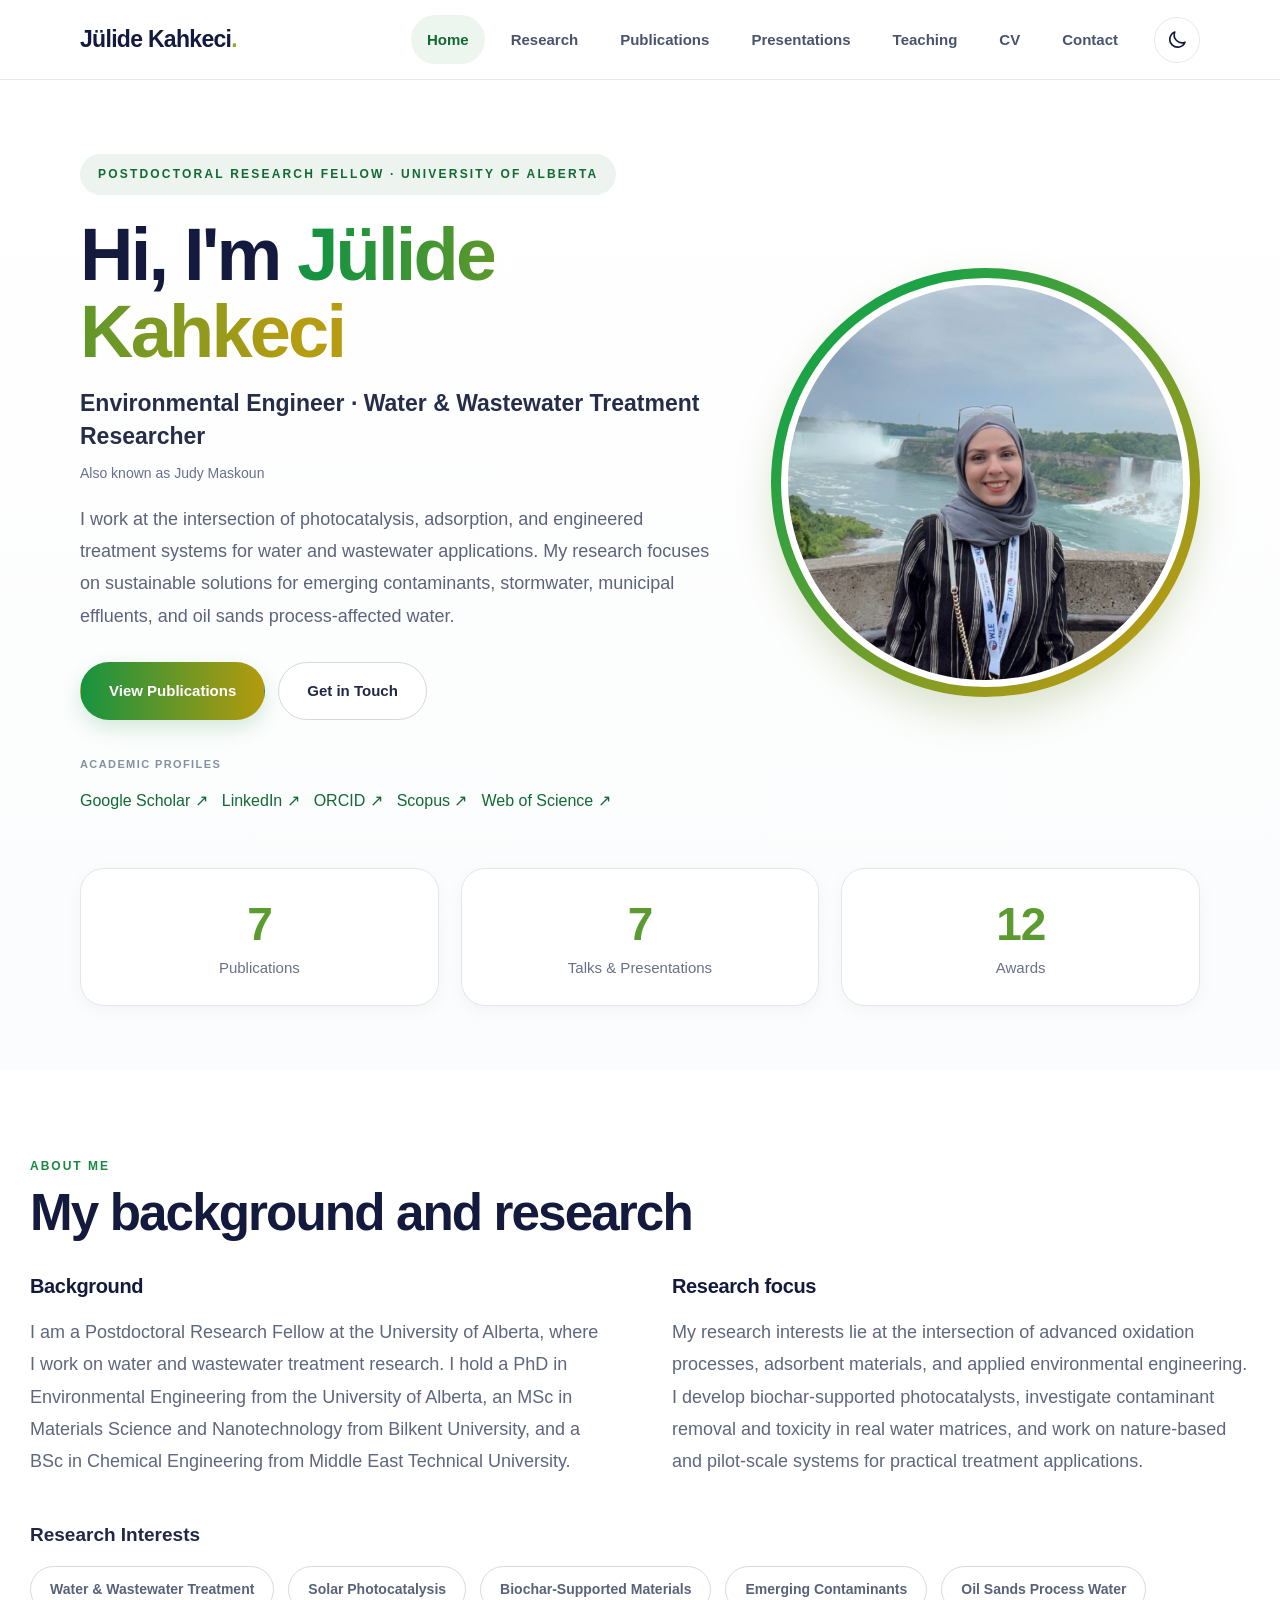
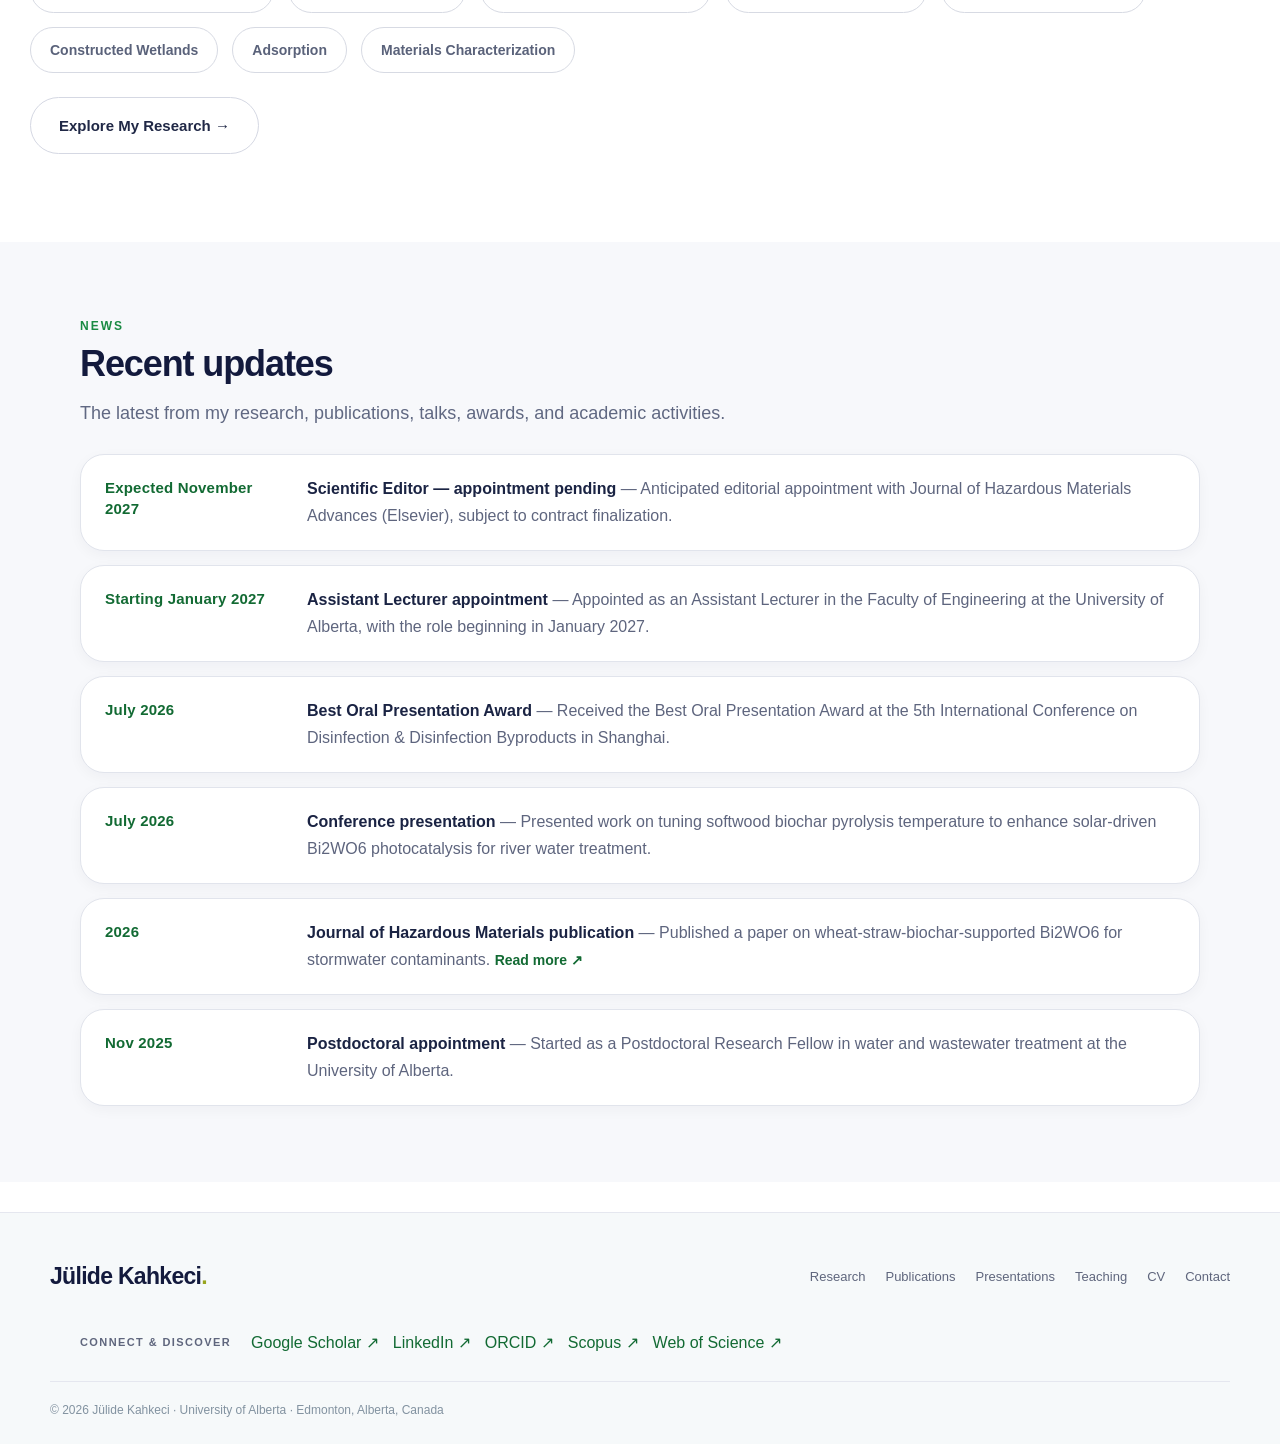
==== index.html @ 94052518 "Add files via upload" ====
<!doctype html><html lang="en"><head><meta charset="utf-8"><meta name="viewport" content="width=device-width,initial-scale=1"><meta name="description" content="Water and wastewater treatment, biochar and photocatalysis."><meta name="theme-color" content="#ffffff"><meta property="og:title" content="Home — Jülide Kahkeci"><meta property="og:description" content="Water and wastewater treatment, biochar and photocatalysis."><meta property="og:type" content="website"><title>Home — Jülide Kahkeci</title><script>try{const p=localStorage.getItem("julide-site-theme");const dark=p==="dark"||(p!=="light"&&window.matchMedia("(prefers-color-scheme: dark)").matches);document.documentElement.dataset.theme=dark?"dark":"light"}catch(e){document.documentElement.dataset.theme="light"}</script><link rel="stylesheet" href="./assets/style.css"><link rel="icon" href="./assets/favicon.svg" type="image/svg+xml"></head><body data-page="home"><a class="skip" href="#main">Skip to content</a><header class="site-header"><div class="container header-in"><a class="logo" href="./">Jülide Kahkeci<span>.</span></a><button class="menu-toggle" aria-label="Toggle menu" aria-expanded="false" aria-controls="site-nav">☰</button><nav id="site-nav" aria-label="Main navigation"><a href="./" class="active" aria-current="page">Home</a><a href="./research/" class="">Research</a><a href="./publications/" class="">Publications</a><a href="./presentations/" class="">Presentations</a><a href="./teaching/" class="">Teaching</a><a href="./cv/" class="">CV</a><a href="./contact/" class="">Contact</a></nav><button class="theme-toggle" type="button" aria-label="Switch to dark mode" aria-pressed="false" title="Switch to dark mode"><svg class="theme-icon theme-icon-moon" aria-hidden="true" viewBox="0 0 24 24" fill="none" stroke="currentColor" stroke-width="1.9" stroke-linecap="round" stroke-linejoin="round"><path d="M20.6 15.1A9 9 0 0 1 8.9 3.4a9 9 0 1 0 11.7 11.7Z"/></svg><svg class="theme-icon theme-icon-sun" aria-hidden="true" viewBox="0 0 24 24" fill="none" stroke="currentColor" stroke-width="1.9" stroke-linecap="round" stroke-linejoin="round"><circle cx="12" cy="12" r="4"/><path d="M12 2v2m0 16v2M4.93 4.93l1.42 1.42m11.3 11.3 1.42 1.42M2 12h2m16 0h2M4.93 19.07l1.42-1.42m11.3-11.3 1.42-1.42"/></svg></button></div></header><main id="main"><section class="hero hero-academic"><div class="container"><div class="hero-layout"><div class="hero-copy"><div class="eyebrow">POSTDOCTORAL RESEARCH FELLOW · UNIVERSITY OF ALBERTA</div><h1>Hi, I'm <span class="name-accent">Jülide Kahkeci</span></h1><p class="hero-title">Environmental Engineer · Water &amp; Wastewater Treatment Researcher</p><p class="alternate-name">Also known as <strong>Judy Maskoun</strong></p><p class="lead">I work at the intersection of photocatalysis, adsorption, and engineered treatment systems for water and wastewater applications. My research focuses on sustainable solutions for emerging contaminants, stormwater, municipal effluents, and oil sands process-affected water.</p><div class="button-row"><a class="btn gradient" href="./publications/">View Publications</a><a class="btn outline" href="./contact/">Get in Touch</a></div><div class="hero-profiles"><div class="profile-links" aria-label="Academic profiles"><span class="profile-label">Academic profiles</span><div class="profile-link-list"><a class="profile-link" href="https://scholar.google.ca/citations?user=53lfFYoAAAAJ&amp;hl=en&amp;oi=ao" target="_blank" rel="noopener noreferrer">Google Scholar <span aria-hidden="true">↗</span></a><a class="profile-link" href="https://www.linkedin.com/in/judy-maskoun-kahkeci/" target="_blank" rel="noopener noreferrer">LinkedIn <span aria-hidden="true">↗</span></a><a class="profile-link" href="https://orcid.org/0000-0002-6575-7704" target="_blank" rel="noopener noreferrer">ORCID <span aria-hidden="true">↗</span></a><a class="profile-link" href="https://www.scopus.com/authid/detail.uri?authorId=58640732800" target="_blank" rel="noopener noreferrer">Scopus <span aria-hidden="true">↗</span></a><a class="profile-link" href="https://www.webofscience.com/wos/author/record/3866087?state=%7B%7D" target="_blank" rel="noopener noreferrer">Web of Science <span aria-hidden="true">↗</span></a></div></div></div></div><div class="hero-portrait-wrap"><div class="hero-portrait-ring"><div class="hero-portrait"><img src="./assets/uploads/julide-profile.jpg" alt="Portrait of Jülide Kahkeci"></div></div></div></div><div class="stats stats-academic"><div class="stat cardlike"><div class="stat-num">7</div><div class="stat-label">Publications</div></div><div class="stat cardlike"><div class="stat-num">7</div><div class="stat-label">Talks &amp; Presentations</div></div><div class="stat cardlike"><div class="stat-num">12</div><div class="stat-label">Awards</div></div></div></div></section><section class="section about-academic"><div class="container narrow"><div class="section-heading"><div class="kicker">About Me</div><h2>My background and research</h2></div><div class="about-columns body-text about-text"><div class="about-column"><h3>Background</h3><p>I am a Postdoctoral Research Fellow at the University of Alberta, where I work on water and wastewater treatment research. I hold a PhD in Environmental Engineering from the University of Alberta, an MSc in Materials Science and Nanotechnology from Bilkent University, and a BSc in Chemical Engineering from Middle East Technical University.</p></div><div class="about-column"><h3>Research focus</h3><p>My research interests lie at the intersection of advanced oxidation processes, adsorbent materials, and applied environmental engineering. I develop biochar-supported photocatalysts, investigate contaminant removal and toxicity in real water matrices, and work on nature-based and pilot-scale systems for practical treatment applications.</p></div></div><div class="research-interest-block"><h3>Research Interests</h3><div class="pills interest-pills"><span class="pill">Water &amp; Wastewater Treatment</span><span class="pill">Solar Photocatalysis</span><span class="pill">Biochar-Supported Materials</span><span class="pill">Emerging Contaminants</span><span class="pill">Oil Sands Process Water</span><span class="pill">Constructed Wetlands</span><span class="pill">Adsorption</span><span class="pill">Materials Characterization</span></div><a class="btn outline soft" href="./research/">Explore My Research →</a></div></div></section><section class="section alt updates-section"><div class="container"><div class="section-heading"><div class="kicker">News</div><h2>Recent updates</h2><p>The latest from my research, publications, talks, awards, and academic activities.</p></div><div class="updates-list"><article class="update-item"><div class="update-date">Expected November 2027</div><div class="update-body"><strong>Scientific Editor — appointment pending</strong> — Anticipated editorial appointment with Journal of Hazardous Materials Advances (Elsevier), subject to contract finalization.</div></article><article class="update-item"><div class="update-date">Starting January 2027</div><div class="update-body"><strong>Assistant Lecturer appointment</strong> — Appointed as an Assistant Lecturer in the Faculty of Engineering at the University of Alberta, with the role beginning in January 2027.</div></article><article class="update-item"><div class="update-date">July 2026</div><div class="update-body"><strong>Best Oral Presentation Award</strong> — Received the Best Oral Presentation Award at the 5th International Conference on Disinfection &amp; Disinfection Byproducts in Shanghai.</div></article><article class="update-item"><div class="update-date">July 2026</div><div class="update-body"><strong>Conference presentation</strong> — Presented work on tuning softwood biochar pyrolysis temperature to enhance solar-driven Bi2WO6 photocatalysis for river water treatment.</div></article><article class="update-item"><div class="update-date">2026</div><div class="update-body"><strong>Journal of Hazardous Materials publication</strong> — Published a paper on wheat-straw-biochar-supported Bi2WO6 for stormwater contaminants. · <a href="https://doi.org/10.1016/j.jhazmat.2026.142241" target="_blank" rel="noopener noreferrer">Read more ↗</a></div></article><article class="update-item"><div class="update-date">Nov 2025</div><div class="update-body"><strong>Postdoctoral appointment</strong> — Started as a Postdoctoral Research Fellow in water and wastewater treatment at the University of Alberta.</div></article></div></div></section></main><footer><div class="container footer-main"><a class="logo" href="./">Jülide Kahkeci<span>.</span></a><div class="footer-links"><a href="./research/">Research</a><a href="./publications/">Publications</a><a href="./presentations/">Presentations</a><a href="./teaching/">Teaching</a><a href="./cv/">CV</a><a href="./contact/">Contact</a></div></div><div class="container footer-profiles"><div class="profile-links" aria-label="Connect &amp; discover"><span class="profile-label">Connect &amp; discover</span><div class="profile-link-list"><a class="profile-link" href="https://scholar.google.ca/citations?user=53lfFYoAAAAJ&amp;hl=en&amp;oi=ao" target="_blank" rel="noopener noreferrer">Google Scholar <span aria-hidden="true">↗</span></a><a class="profile-link" href="https://www.linkedin.com/in/judy-maskoun-kahkeci/" target="_blank" rel="noopener noreferrer">LinkedIn <span aria-hidden="true">↗</span></a><a class="profile-link" href="https://orcid.org/0000-0002-6575-7704" target="_blank" rel="noopener noreferrer">ORCID <span aria-hidden="true">↗</span></a><a class="profile-link" href="https://www.scopus.com/authid/detail.uri?authorId=58640732800" target="_blank" rel="noopener noreferrer">Scopus <span aria-hidden="true">↗</span></a><a class="profile-link" href="https://www.webofscience.com/wos/author/record/3866087?state=%7B%7D" target="_blank" rel="noopener noreferrer">Web of Science <span aria-hidden="true">↗</span></a></div></div></div><div class="container footer-bottom">© 2026 Jülide Kahkeci · University of Alberta · Edmonton, Alberta, Canada</div></footer><script src="./assets/content.js" defer></script><script src="./assets/site.js" defer></script></body></html>
---- assets/style.css ----
/* Jülide Kahkeci — personal academic website styles. */
:root{--ink:#131a3d;--muted:#5f667d;--subtle:#8292a0;--accent:#198a43;--accent-dark:#126a33;--accent-soft:#edf5ef;--gold:#b09b14;--pale:#eef5f0;--paper:#fff;--off:#f7f8fb;--line:#e5e7ef;--shadow:0 20px 55px rgba(24,52,68,.06);--radius:20px;--max:1180px}
*{box-sizing:border-box}html{scroll-behavior:smooth}body{margin:0;color:var(--ink);font-family:Inter,-apple-system,BlinkMacSystemFont,"Segoe UI",Roboto,Helvetica,Arial,sans-serif;background:var(--paper);-webkit-font-smoothing:antialiased;line-height:1.72;font-size:16px}a{color:var(--accent-dark);text-decoration:none}a:hover{color:var(--accent);text-decoration:underline}img{max-width:100%;display:block}button,input{font:inherit}button{cursor:pointer}::selection{background:#c1e8e8}
.container{max-width:var(--max);margin:0 auto;padding:0 30px}.narrow{max-width:960px}.skip{position:absolute;top:-100px;left:12px;z-index:9999;padding:10px;background:#fff}.skip:focus{top:8px}
.site-header{height:82px;position:sticky;top:0;z-index:20;background:rgba(255,255,255,.97);border-bottom:1px solid var(--line);backdrop-filter:blur(14px)}.header-in{height:100%;display:flex;justify-content:space-between;align-items:center;gap:35px}.logo{font-size:22px;font-weight:800;letter-spacing:-.9px;color:var(--ink);white-space:nowrap}.logo:hover{text-decoration:none;color:var(--ink)}.logo span{color:var(--accent)}nav{display:flex;align-items:center;gap:22px}nav a{color:#4d6372;font-weight:550;font-size:13px;transition:color .15s;white-space:nowrap}nav a:hover,nav a.active{color:var(--accent);text-decoration:none}nav a.active{font-weight:750}.menu-toggle{display:none;background:transparent;border:1px solid var(--line);padding:8px 12px;border-radius:9px;color:var(--ink);font-size:23px;line-height:1}
main{min-height:60vh}.hero{padding:108px 0 72px;background:radial-gradient(circle at 88% 28%,#eaf6f6 0,#fff 42%,#fff 100%)}.hero-layout{display:grid;grid-template-columns:1.25fr .85fr;gap:70px;align-items:center}.eyebrow,.kicker{text-transform:uppercase;color:var(--accent);font-size:12px;letter-spacing:2px;font-weight:800}.hero h1{font-size:clamp(39px,5.3vw,67px);letter-spacing:-2.6px;line-height:1.12;margin:18px 0 12px;font-weight:800}.hero .hero-title{font-weight:650;font-size:23px;color:#334e5d;margin:0 0 20px;line-height:1.45}.lead{font-size:17px;color:var(--muted);max-width:680px;line-height:1.85}.hero .lead{max-width:650px}.button-row{display:flex;gap:13px;flex-wrap:wrap;margin-top:30px}.btn{display:inline-flex;justify-content:center;align-items:center;gap:7px;border-radius:8px;font-size:14px;font-weight:750;padding:12px 20px;border:1px solid var(--accent);color:#fff;background:var(--accent);transition:transform .15s,background .15s;min-height:46px}.btn:hover{transform:translateY(-2px);background:var(--accent-dark);color:#fff;text-decoration:none}.btn.outline{background:#fff;color:var(--accent-dark);border-color:#bbd4db}.btn.outline:hover{background:#f0fafa}.photo-frame{aspect-ratio:4/4.4;border-radius:23px;overflow:hidden;border:1px solid #dce8e8;box-shadow:var(--shadow);background:#e8f1f3;display:flex;justify-content:center;align-items:center;position:relative}.photo-frame img{width:100%;height:100%;object-fit:cover}.photo-hint{position:absolute;bottom:0;background:rgba(18,44,57,.76);color:#fff;font-size:11px;text-align:center;padding:9px;width:100%;letter-spacing:.4px}
.stats{display:grid;grid-template-columns:repeat(4,minmax(0,1fr));border-top:1px solid var(--line);border-bottom:1px solid var(--line);margin-top:55px}.stat{padding:26px 20px;border-right:1px solid var(--line);text-align:center}.stat:last-child{border-right:0}.stat-num{font-weight:800;color:var(--ink);font-size:35px;line-height:1.3;letter-spacing:-1.2px}.stat-label{font-size:13px;color:var(--muted)}.section{padding:88px 0}.section.alt{background:var(--off)}.section-compact{padding:58px 0}.section-heading{margin-bottom:36px}.section-heading h2,.section h2{margin:5px 0 12px;font-size:clamp(25px,3vw,36px);font-weight:800;letter-spacing:-1.1px;line-height:1.23}.section-heading p{color:var(--muted);max-width:780px;margin:0}.section-grid{display:grid;grid-template-columns:1.2fr .8fr;gap:70px}.body-text p{margin:0 0 19px;color:#4c6271}.pills{display:flex;flex-wrap:wrap;gap:10px}.pill{background:#eef7f8;color:#2d6975;font-size:12px;border:1px solid #d8eaed;padding:6px 12px;border-radius:30px;font-weight:650}.text-link{font-weight:750;font-size:14px}.text-link:hover{text-decoration:underline}.news-empty{padding:30px;background:#fff;border:1px dashed #d4e2e4;border-radius:var(--radius);color:var(--muted)}
.page-hero{padding:72px 0 50px;border-bottom:1px solid var(--line);background:linear-gradient(110deg,#fff,#f8fbfb)}.page-hero h1{font-size:clamp(39px,5vw,56px);font-weight:800;line-height:1.15;letter-spacing:-2px;margin:0 0 16px}.page-hero p{margin:0;max-width:830px;color:var(--muted);font-size:17px}.page-hero .btn{margin-top:23px}.major{margin-top:0}.two-col,.three-col{display:grid;gap:18px}.two-col{grid-template-columns:repeat(2,minmax(0,1fr))}.three-col{grid-template-columns:repeat(3,minmax(0,1fr))}.card{border:1px solid var(--line);border-radius:var(--radius);padding:27px;background:#fff;transition:border-color .15s,transform .15s;min-width:0}.card:hover{border-color:#bcdae1}.card h3{font-size:19px;line-height:1.45;letter-spacing:-.4px;margin:8px 0 10px}.card p{color:var(--muted);font-size:14px;margin:0 0 12px}.card .kicker{font-size:10px;letter-spacing:1.35px}.card h3 a{color:var(--ink)}.card h3 a:hover{color:var(--accent)}.cards-spaced{margin-top:26px}.flow-band{border:1px solid #c9e4e7;background:#eef8f8;border-radius:var(--radius);padding:22px;margin-top:19px;text-align:center}.flow-band span{font-size:12px;letter-spacing:1px;text-transform:uppercase;font-weight:750;color:#367482}.flow-band h3{margin:4px 0;color:var(--ink)}
/* CV date rail and entry formatting. */
.cv-section{padding:64px 0;border-bottom:1px solid var(--line)}.cv-section:last-child{border:0}.cv-section .section-heading{margin-bottom:30px}.timeline-entry{display:grid;grid-template-columns:222px 1fr;gap:22px;padding:20px 0;border-bottom:1px solid #edf1f2}.timeline-entry:last-child{border-bottom:0}.timeline-date{font-size:13px;font-weight:700;color:var(--accent-dark);padding-top:3px}.timeline-body h3{font-size:18px;line-height:1.45;margin:0 0 3px;letter-spacing:-.3px}.timeline-body p{color:var(--muted);font-size:14px;margin:0}.plain-list{list-style:none;padding:0;margin:0}.plain-list li{padding:14px 0;border-bottom:1px solid #edf1f2;font-size:15px;line-height:1.7;color:#405667}.plain-list li:last-child{border-bottom:0}.plain-list strong{color:var(--ink)}.list-year{color:var(--accent-dark);font-weight:800;font-size:13px;display:inline-block;min-width:94px;vertical-align:baseline}
.publication-tools{margin-top:30px}.search{width:100%;max-width:680px;border:1px solid #cddde0;background:#fff;padding:13px 16px;border-radius:10px;font-size:15px;outline:0}.search:focus{border-color:var(--accent);box-shadow:0 0 0 3px #daeff0}.filter-row{display:flex;flex-wrap:wrap;gap:8px;margin-top:18px}.filter{border:1px solid var(--line);padding:7px 13px;border-radius:30px;color:#536d7a;background:#fff;font-size:13px}.filter:hover,.filter[aria-pressed="true"]{background:var(--accent);color:#fff;border-color:var(--accent)}.pub-count{font-size:13px;color:var(--muted);margin:18px 0}.pub-item{padding:23px 0;border-bottom:1px solid var(--line)}.pub-item:last-child{border-bottom:0}.pub-meta{font-size:12px;font-weight:700;color:var(--accent-dark);letter-spacing:.6px;text-transform:uppercase}.pub-item h3{font-size:17px;margin:8px 0 7px;line-height:1.55;letter-spacing:-.2px}.pub-item p{font-size:14px;color:var(--muted);margin:0 0 5px}.pub-item a{font-size:13px;font-weight:750}.no-results{color:var(--muted);padding:25px 0;display:none}.no-results.show{display:block}.resource-link{display:inline-block;margin-top:6px;font-weight:700;font-size:13px}
.contact-grid{display:grid;grid-template-columns:1fr 1fr;gap:20px}.contact-card{border:1px solid var(--line);padding:28px;border-radius:var(--radius)}.contact-card h3{margin:0 0 10px}.contact-card p{margin:0;color:var(--muted)}
footer{background:#f6f9fa;margin-top:30px;border-top:1px solid var(--line)}.footer-main{padding:54px 0 32px;display:flex;align-items:center;justify-content:space-between;gap:20px;flex-wrap:wrap}.footer-links{display:flex;flex-wrap:wrap;column-gap:20px;row-gap:6px}.footer-links a{font-size:13px;color:var(--muted)}.footer-links a:hover{color:var(--accent)}.footer-bottom{padding:18px 0 23px;border-top:1px solid var(--line);font-size:12px;color:var(--subtle)}
@media(max-width:1000px){nav{gap:13px}nav a{font-size:12px}.logo{font-size:20px}.hero-layout{gap:38px}.section-grid{gap:40px}}@media(max-width:780px){.container{padding:0 22px}.site-header{height:68px}.menu-toggle{display:block}nav{display:none;position:absolute;top:68px;left:0;right:0;background:#fff;border-bottom:1px solid var(--line);box-shadow:var(--shadow);padding:12px 23px 24px;flex-direction:column;align-items:flex-start;gap:0}nav.open{display:flex}nav a{width:100%;padding:10px 0;font-size:15px}.hero{padding:68px 0 40px}.hero-layout{grid-template-columns:1fr;gap:25px}.hero h1{font-size:46px}.photo-frame{max-width:320px;max-height:350px}.stats{grid-template-columns:1fr 1fr}.stat:nth-child(2){border-right:0}.stat:nth-child(-n+2){border-bottom:1px solid var(--line)}.section{padding:58px 0}.page-hero{padding:55px 0 38px}.section-grid,.two-col,.three-col,.contact-grid{grid-template-columns:1fr}.timeline-entry{grid-template-columns:1fr;gap:3px}.timeline-date{padding-top:0}.cv-section{padding:50px 0}.footer-main{padding:35px 0 25px}.section-heading{margin-bottom:24px}}@media(max-width:400px){.container{padding:0 17px}.hero h1{font-size:38px;letter-spacing:-1.5px}.hero .hero-title{font-size:19px}.btn{width:100%}.stat-num{font-size:29px}}@media print{.site-header,footer,.btn,.search,.filter-row,.photo-hint{display:none!important}body{color:#000}.page-hero{padding:10px 0 20px}.cv-section{padding:25px 0;break-inside:avoid}.timeline-entry{break-inside:avoid}.container{max-width:none}.section{padding:20px 0}}
/* Extended CV lists and responsive scholarly record details. */
.timeline-detail p{color:var(--muted);font-size:14px;margin:2px 0 9px;line-height:1.7}
.timeline-detail p strong{color:var(--ink)}
.compact-list{margin:9px 0 0;padding-left:20px;color:var(--muted);font-size:14px;line-height:1.75}
.compact-list li{margin:5px 0}
.external-profiles{margin-top:28px;color:var(--muted);font-size:14px}
[data-publication][hidden]{display:none!important}
@media(max-width:780px){.timeline-detail p{font-size:14px}}

/* Scholarly profile links — visible on the home page, CV, publications, and sitewide footer. */
.profile-links{display:flex;align-items:center;gap:13px 20px;flex-wrap:wrap}
.profile-label{font-size:11px;letter-spacing:1.1px;text-transform:uppercase;font-weight:750;color:var(--subtle);white-space:nowrap}
.profile-link-list{display:flex;flex-wrap:wrap;align-items:center;gap:8px 14px}
.profile-link{display:inline-flex;align-items:center;gap:3px;color:var(--accent-dark);font-size:13px;font-weight:700;line-height:1.35;text-decoration:none;border-bottom:1px solid transparent;padding:4px 0}
.profile-link:hover,.profile-link:focus-visible{color:var(--accent);border-bottom-color:var(--accent);text-decoration:none}
.profile-link:focus-visible{outline:2px solid var(--accent);outline-offset:3px}
.hero .profile-links{margin-top:26px;align-items:flex-start}
.hero .profile-label{padding-top:5px}
.cv-profile-wrap,.pub-profile-wrap{padding-top:25px}
.footer-profiles{padding:0 30px 25px}
.footer-profiles .profile-label{color:var(--muted)}
@media(max-width:780px){.hero .profile-links{margin-top:21px}.profile-links{align-items:flex-start;gap:7px}.profile-label{width:100%}.footer-profiles{padding:0 22px 24px}}
@media(max-width:400px){.profile-link-list{gap:6px 13px}.profile-link{font-size:12px}.footer-profiles{padding:0 17px 22px}}


/* Homepage portrait, introduction, and counters. */
.site-header{height:80px;background:rgba(255,255,255,.98);border-bottom:1px solid #e8e8ed}
.header-in{gap:28px}.logo{font-size:23px;letter-spacing:-.7px}
.logo span{color:#98a51e}
nav{gap:10px;flex-wrap:wrap}
nav a{font-size:15px;font-weight:700;color:#4a536d;padding:12px 16px;border-radius:999px}
nav a.active,nav a[aria-current="page"]{background:var(--accent-soft);color:var(--accent-dark)}
.hero-academic{padding:70px 0 64px;background:linear-gradient(180deg,#ffffff 0%,#fbfcfd 100%)}
.hero-layout{align-items:center;grid-template-columns:minmax(0,1.2fr) minmax(280px,.8fr);gap:48px}
.hero-copy{padding-top:4px}.eyebrow{display:inline-flex;align-items:center;padding:10px 18px;border-radius:999px;background:#edf3ef;color:var(--accent-dark);font-size:12px;letter-spacing:2.2px;font-weight:800}
.hero h1{font-size:clamp(50px,5.8vw,74px);line-height:1.04;letter-spacing:-2.8px;margin:22px 0 16px;color:var(--ink)}
.name-accent{background:linear-gradient(90deg,#159340 5%, #b59c11 88%);-webkit-background-clip:text;background-clip:text;color:transparent}
.hero .hero-title{font-size:23px;font-weight:650;color:#262d49;margin-bottom:16px}
.hero .lead{font-size:18px;line-height:1.8;color:#5c637b;max-width:690px}
.hero .lead strong{color:#4b536f}
.btn{border-radius:999px;padding:15px 28px;font-size:15px;font-weight:800;min-height:54px;border-width:1.5px}
.btn.gradient{background:linear-gradient(90deg,#179340 0%, #b49a0e 100%);border-color:transparent;box-shadow:0 8px 20px rgba(25,138,67,.18)}
.btn.gradient:hover{background:linear-gradient(90deg,#148239 0%, #9d870a 100%)}
.btn.outline{background:#fff;border-color:#d5d8e3;color:#202846}
.btn.outline:hover{background:#f8f9fc;color:#202846}
.btn.soft{margin-top:24px;padding-inline:28px}
.hero-profiles{margin-top:30px}.profile-label{font-size:11px;letter-spacing:1.4px}.profile-link{font-size:13px;color:#3d4c67}
.hero-portrait-wrap{display:flex;justify-content:center}
.hero-portrait-ring{width:min(100%,430px);aspect-ratio:1/1;border-radius:50%;padding:10px;background:linear-gradient(135deg,#1da246 20%,#b39a14 86%);box-shadow:0 18px 36px rgba(110,140,40,.22)}
.hero-portrait{width:100%;height:100%;border-radius:50%;overflow:hidden;border:7px solid #fff;background:#dfe6ee}
.hero-portrait img{width:100%;height:100%;object-fit:cover;object-position:center 28%}
.photo-frame,.photo-hint{display:none}
.stats-academic{display:grid;grid-template-columns:repeat(3,minmax(0,1fr));gap:22px;border:0;margin-top:54px}
.stats-academic .stat{border:1px solid #e5e6ed;border-radius:24px;background:#fff;padding:26px 22px 24px;box-shadow:0 4px 18px rgba(23,35,65,.04)}
.stats-academic .stat-num{font-size:46px;color:#5c9b2f;font-weight:800}
.stats-academic .stat-label{font-size:15px;color:#6a7188}
.about-academic{padding-top:86px}
.about-academic .container{max-width:1280px}
.about-academic .section-heading{margin-bottom:26px}
.about-academic .kicker{margin-bottom:8px}
.about-academic h2{font-size:clamp(34px,4.7vw,58px);line-height:1.1;letter-spacing:-1.9px;max-width:980px;margin-bottom:26px}
.about-text{max-width:1100px}
.about-text p{font-size:18px;line-height:1.9;color:#5b6279;margin-bottom:18px}
.about-text strong{color:var(--accent-dark)}
.research-interest-block{margin-top:42px}
.research-interest-block h3{font-size:19px;line-height:1.4;margin:0 0 18px;color:#202846}
.interest-pills{gap:14px}
.pill{background:#fff;color:#5a627a;border:1px solid #d7dae3;padding:10px 19px;border-radius:999px;font-size:14px;font-weight:600}
.text-link{font-weight:750;font-size:14px}
.footer-main{padding-top:44px}
@media(max-width:1000px){.hero-layout{grid-template-columns:1fr;gap:28px}.hero-copy{order:2}.hero-portrait-wrap{order:1}.hero-portrait-ring{width:min(100%,360px)}.about-academic h2{max-width:850px}}
@media(max-width:780px){.site-header{height:72px}.hero-academic{padding:48px 0 44px}.hero h1{font-size:46px;letter-spacing:-1.8px}.hero .hero-title{font-size:20px}.hero .lead,.about-text p{font-size:17px;line-height:1.8}.stats-academic{grid-template-columns:1fr;gap:14px;margin-top:34px}.stats-academic .stat{padding:22px}.hero-profiles .profile-label{width:100%}.research-interest-block{margin-top:32px}.pill{font-size:13px;padding:9px 16px}}
@media(max-width:400px){.hero h1{font-size:38px}.eyebrow{padding:8px 14px;font-size:11px;letter-spacing:1.7px}.hero-portrait-ring{width:min(100%,300px)}}


/* Compact recent updates cards */
.updates-section{padding-top:74px;padding-bottom:76px}
.updates-section .section-heading{margin-bottom:24px}
.updates-section .section-heading p{font-size:18px;line-height:1.75;color:#606882;max-width:760px}
.updates-list{display:flex;flex-direction:column;gap:14px;margin-top:10px}
.update-item{display:grid;grid-template-columns:180px 1fr;gap:22px;align-items:flex-start;padding:20px 24px;border:1px solid #e1e4ec;border-radius:24px;background:#fff;box-shadow:0 4px 14px rgba(20,27,55,.04)}
.update-date{display:inline-flex;align-items:center;justify-content:flex-start;color:var(--accent-dark);font-size:15px;font-weight:800;letter-spacing:.2px;line-height:1.4;padding-top:2px}
.update-body{font-size:16px;line-height:1.72;color:#5e657e}
.update-body strong{color:#1a2343}
@media(max-width:780px){.updates-section .section-heading p{font-size:16px}.update-item{grid-template-columns:1fr;gap:10px;padding:18px 18px;border-radius:20px}.update-date{font-size:14px}.update-body{font-size:15px;line-height:1.65}}

/* Alternate professional name and historical publication byline. */
.alternate-name{font-size:14px;font-weight:500;color:#687089;margin:-7px 0 12px;line-height:1.6}
.alternate-name strong{color:#4e596c;font-weight:650}
.publication-name-note{font-size:14px;color:#69718a;margin:16px 0 0;line-height:1.65}
.publication-name-note strong{color:#202946}

/* Research photographs uploaded through the content editor. */
.research-card{overflow:hidden}
.research-card .research-cover{width:100%;height:210px;object-fit:cover;border-radius:12px;margin:0 0 18px}
.research-card .research-gallery{display:grid;grid-template-columns:repeat(auto-fit,minmax(105px,1fr));gap:8px;margin-top:16px}
.research-gallery img{width:100%;height:106px;object-fit:cover;border-radius:10px;border:1px solid var(--line)}
.research-card p{white-space:pre-line}
.update-body a{font-size:14px;font-weight:700}

/* Persistent light / dark appearance toggle */
html { color-scheme: light; }
html[data-theme="dark"] { color-scheme: dark; }
.header-in { gap: 20px; }
.header-in nav { margin-left: auto; }
.theme-toggle { width:46px; height:46px; flex:0 0 46px; display:inline-flex; align-items:center; justify-content:center; border:1px solid var(--line); border-radius:50%; color:var(--ink); background:transparent; transition:background .2s, border-color .2s; }
.theme-toggle:hover { background:var(--accent-soft); border-color:var(--accent); }
.theme-toggle:focus-visible, .menu-toggle:focus-visible { outline:2px solid var(--accent); outline-offset:3px; }
.theme-icon { width:21px; height:21px; }
.theme-icon-sun {display:none;}
html[data-theme="dark"] .theme-icon-moon {display:none;}
html[data-theme="dark"] .theme-icon-sun {display:block;}
@media(max-width:1120px) { .header-in {gap:12px;} nav {gap:3px;} nav a {padding:10px 10px;font-size:13px;} .logo {font-size:21px;} }
@media(max-width:780px) { .header-in nav { margin-left:0; } .menu-toggle {margin-left:auto;} .theme-toggle {height:40px;width:40px;flex-basis:40px;} }

/* Two-column biography followed by research interest bubbles */
.about-academic .section-heading { margin-bottom:32px; }
.about-academic h2 { max-width:none; font-size:clamp(34px,4.0vw,52px); }
.about-columns { display:grid; grid-template-columns:minmax(0,1fr) minmax(0,1fr); column-gap:clamp(30px,5vw,78px); align-items:start; max-width:none; }
.about-columns .about-column {min-width:0;}
.about-columns .about-column h3 {font-size:20px;letter-spacing:-.35px;line-height:1.35;margin:0 0 16px;color:var(--ink);font-weight:750;}
.about-columns .about-column p {font-size:18px;line-height:1.8;margin:0;color:var(--muted);}
.about-academic .research-interest-block {margin-top:44px;}
@media(max-width:780px) {
 .about-columns {grid-template-columns:1fr;gap:29px;}
 .about-columns .about-column p {font-size:16px;line-height:1.75;}
 .about-columns .about-column h3 {font-size:18px;margin-bottom:10px;}
 .about-academic .research-interest-block {margin-top:32px;}
}

/* Night palette, applied consistently across all generated pages */
html[data-theme="dark"] { --ink:#f1f3ff;--muted:#bac3d8;--subtle:#96a3c0;--accent:#62d9a0;--accent-dark:#72e2a9;--accent-soft:#193a32;--pale:#1b302e;--paper:#0f1427;--off:#151a30;--line:#353c56;--shadow:0 12px 30px rgba(0,0,0,.24); }
html[data-theme="dark"] body {background:var(--paper);color:var(--ink);}
html[data-theme="dark"] a {color:var(--accent-dark);}
html[data-theme="dark"] a:hover {color:var(--accent);}
html[data-theme="dark"] .site-header {background:rgba(12,16,32,.97);border-bottom:1px solid var(--line);}
html[data-theme="dark"] .logo,html[data-theme="dark"] .logo:hover {color:var(--ink);}
html[data-theme="dark"] nav a {color:#bdc5d8;}
html[data-theme="dark"] nav a:hover,html[data-theme="dark"] nav a.active {color:var(--accent);}
html[data-theme="dark"] nav a.active {background:var(--accent-soft);}
html[data-theme="dark"] .menu-toggle,html[data-theme="dark"] .theme-toggle {color:var(--ink);background:#181f37;border-color:var(--line);}
html[data-theme="dark"] .menu-toggle:hover,html[data-theme="dark"] .theme-toggle:hover {background:var(--accent-soft);border-color:var(--accent);}
html[data-theme="dark"] .hero,html[data-theme="dark"] .hero-academic {background:radial-gradient(circle at 90% 27%,#192b2e 0%,#11162a 46%,#0f1427 100%);}
html[data-theme="dark"] .eyebrow {background:#17382f;color:#76e4aa;}
html[data-theme="dark"] .hero .hero-title,html[data-theme="dark"] .hero .lead strong {color:#e1e8f7;}
html[data-theme="dark"] .hero .lead,html[data-theme="dark"] .alternate-name {color:var(--muted);}
html[data-theme="dark"] .alternate-name strong {color:#c6d3e7;}
html[data-theme="dark"] .btn.outline {background:#1b2238;color:var(--ink);border-color:#45516c;}
html[data-theme="dark"] .btn.outline:hover {background:#26314c;color:var(--ink);}
html[data-theme="dark"] .profile-link {color:#a5cfc3;}
html[data-theme="dark"] .profile-link:hover {color:#76e4aa;}
html[data-theme="dark"] .hero-portrait {border-color:#141a2c;}
html[data-theme="dark"] .stats-academic .stat,html[data-theme="dark"] .card,html[data-theme="dark"] .update-item {background:#1b2237;border-color:#363e58;box-shadow:0 4px 16px rgba(0,0,0,.12);}
html[data-theme="dark"] .stat-label,html[data-theme="dark"] .stats-academic .stat-label {color:var(--muted);}
html[data-theme="dark"] .stats-academic .stat-num {color:#8bcb56;}
html[data-theme="dark"] .about-columns .about-column p,html[data-theme="dark"] .body-text p,html[data-theme="dark"] .about-text p {color:var(--muted);}
html[data-theme="dark"] .about-columns .about-column h3,html[data-theme="dark"] .research-interest-block h3 {color:var(--ink);}
html[data-theme="dark"] .pill {background:#1c2339;color:#c1cadf;border-color:#3b4560;}
html[data-theme="dark"] .updates-section .section-heading p,html[data-theme="dark"] .update-body {color:var(--muted);}
html[data-theme="dark"] .update-body strong {color:#f0f3ff;}
html[data-theme="dark"] .page-hero {background:linear-gradient(120deg,#111729,#1a2337);border-color:var(--line);}
html[data-theme="dark"] .page-hero p,html[data-theme="dark"] .card p,html[data-theme="dark"] .card h3 a,html[data-theme="dark"] .timeline-detail p {color:var(--muted);}
html[data-theme="dark"] .card h3,html[data-theme="dark"] .timeline-body h3,html[data-theme="dark"] .contact-card h3 {color:var(--ink);}
html[data-theme="dark"] .publication-name-note {color:var(--muted);}
html[data-theme="dark"] .publication-name-note strong {color:var(--ink);}
html[data-theme="dark"] .search,html[data-theme="dark"] .filter {background:#1c243a;color:var(--ink);border-color:#414b65;}
html[data-theme="dark"] .search::placeholder {color:#8997b0;}
html[data-theme="dark"] .filter:hover,html[data-theme="dark"] .filter[aria-pressed="true"] {background:#237747;color:#fff;border-color:#237747;}
html[data-theme="dark"] .pub-item,html[data-theme="dark"] .timeline-entry,html[data-theme="dark"] .plain-list li {border-color:var(--line);}
html[data-theme="dark"] .plain-list li {color:var(--muted);}
html[data-theme="dark"] .plain-list strong {color:var(--ink);}
html[data-theme="dark"] .contact-card {background:#1b2237;border-color:var(--line);}
html[data-theme="dark"] .contact-card p {color:var(--muted);}
html[data-theme="dark"] .flow-band {background:#20392f;border-color:#3d6a55;}
html[data-theme="dark"] footer {background:#11182c;border-color:var(--line);}
html[data-theme="dark"] .footer-links a {color:var(--muted);}
html[data-theme="dark"] .footer-bottom {border-color:var(--line);}
html[data-theme="dark"] .skip:focus {color:var(--ink);background:var(--off);}
@media(max-width:780px){html[data-theme="dark"] nav {background:#151a2e;border-color:var(--line);}}
@media print { .theme-toggle {display:none!important;} html[data-theme="dark"] {color-scheme:light;} }
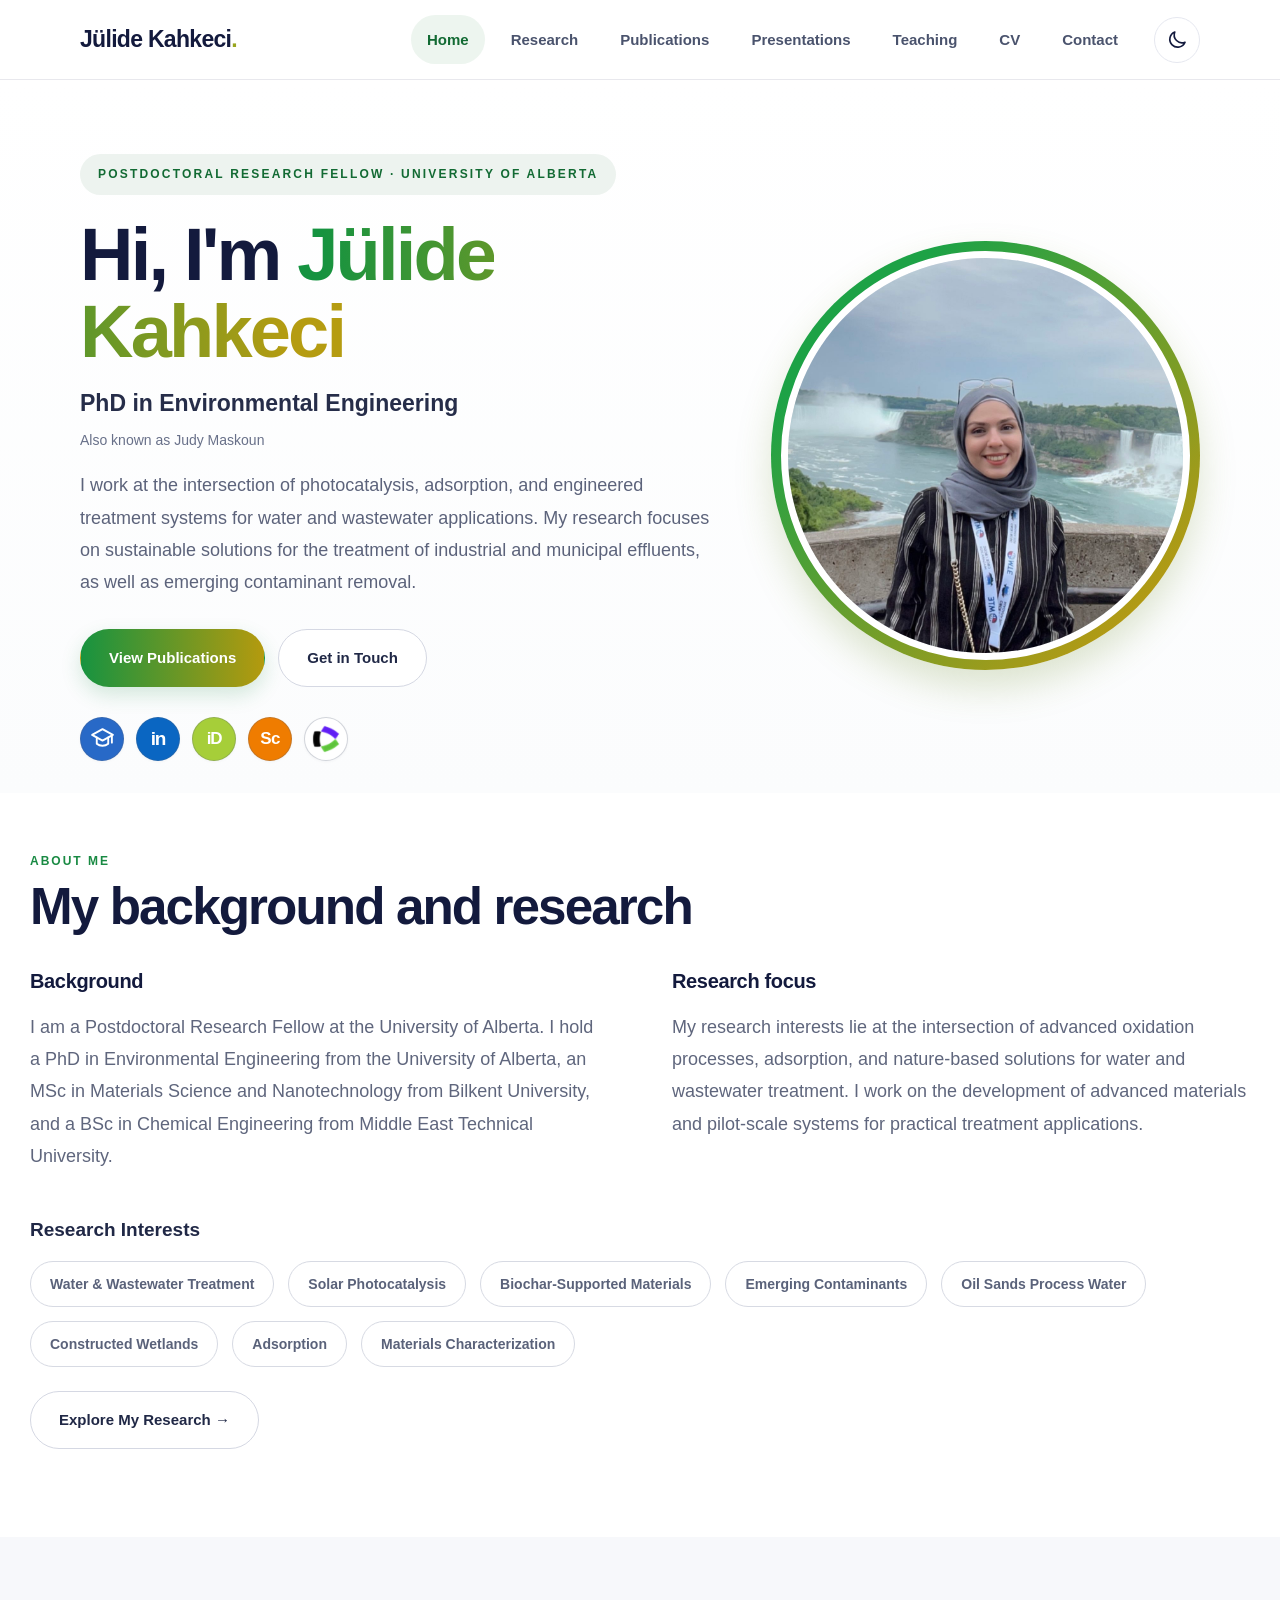
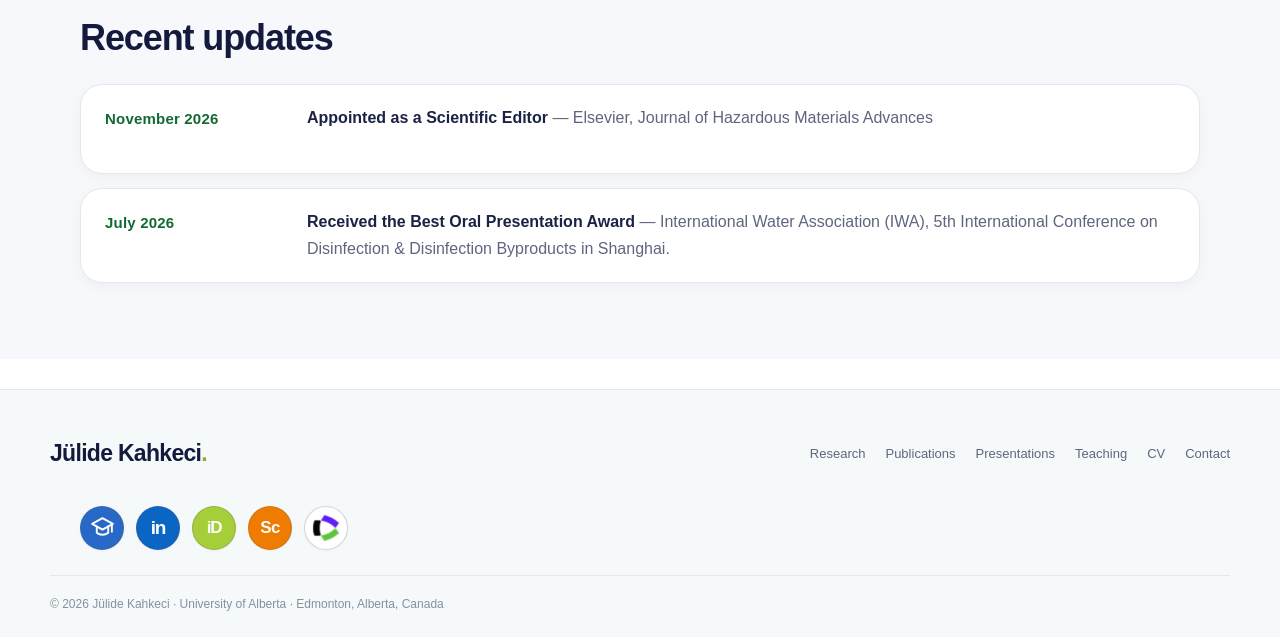
==== commit 3edbd795: "Add files via upload" ====
--- a/index.html
+++ b/index.html
@@ -1 +1,3 @@
-<!doctype html><html lang="en"><head><meta charset="utf-8"><meta name="viewport" content="width=device-width,initial-scale=1"><meta name="description" content="Water and wastewater treatment, biochar and photocatalysis."><meta name="theme-color" content="#ffffff"><meta property="og:title" content="Home — Jülide Kahkeci"><meta property="og:description" content="Water and wastewater treatment, biochar and photocatalysis."><meta property="og:type" content="website"><title>Home — Jülide Kahkeci</title><script>try{const p=localStorage.getItem("julide-site-theme");const dark=p==="dark"||(p!=="light"&&window.matchMedia("(prefers-color-scheme: dark)").matches);document.documentElement.dataset.theme=dark?"dark":"light"}catch(e){document.documentElement.dataset.theme="light"}</script><link rel="stylesheet" href="./assets/style.css"><link rel="icon" href="./assets/favicon.svg" type="image/svg+xml"></head><body data-page="home"><a class="skip" href="#main">Skip to content</a><header class="site-header"><div class="container header-in"><a class="logo" href="./">Jülide Kahkeci<span>.</span></a><button class="menu-toggle" aria-label="Toggle menu" aria-expanded="false" aria-controls="site-nav">☰</button><nav id="site-nav" aria-label="Main navigation"><a href="./" class="active" aria-current="page">Home</a><a href="./research/" class="">Research</a><a href="./publications/" class="">Publications</a><a href="./presentations/" class="">Presentations</a><a href="./teaching/" class="">Teaching</a><a href="./cv/" class="">CV</a><a href="./contact/" class="">Contact</a></nav><button class="theme-toggle" type="button" aria-label="Switch to dark mode" aria-pressed="false" title="Switch to dark mode"><svg class="theme-icon theme-icon-moon" aria-hidden="true" viewBox="0 0 24 24" fill="none" stroke="currentColor" stroke-width="1.9" stroke-linecap="round" stroke-linejoin="round"><path d="M20.6 15.1A9 9 0 0 1 8.9 3.4a9 9 0 1 0 11.7 11.7Z"/></svg><svg class="theme-icon theme-icon-sun" aria-hidden="true" viewBox="0 0 24 24" fill="none" stroke="currentColor" stroke-width="1.9" stroke-linecap="round" stroke-linejoin="round"><circle cx="12" cy="12" r="4"/><path d="M12 2v2m0 16v2M4.93 4.93l1.42 1.42m11.3 11.3 1.42 1.42M2 12h2m16 0h2M4.93 19.07l1.42-1.42m11.3-11.3 1.42-1.42"/></svg></button></div></header><main id="main"><section class="hero hero-academic"><div class="container"><div class="hero-layout"><div class="hero-copy"><div class="eyebrow">POSTDOCTORAL RESEARCH FELLOW · UNIVERSITY OF ALBERTA</div><h1>Hi, I'm <span class="name-accent">Jülide Kahkeci</span></h1><p class="hero-title">Environmental Engineer · Water &amp; Wastewater Treatment Researcher</p><p class="alternate-name">Also known as <strong>Judy Maskoun</strong></p><p class="lead">I work at the intersection of photocatalysis, adsorption, and engineered treatment systems for water and wastewater applications. My research focuses on sustainable solutions for emerging contaminants, stormwater, municipal effluents, and oil sands process-affected water.</p><div class="button-row"><a class="btn gradient" href="./publications/">View Publications</a><a class="btn outline" href="./contact/">Get in Touch</a></div><div class="hero-profiles"><div class="profile-links" aria-label="Academic profiles"><span class="profile-label">Academic profiles</span><div class="profile-link-list"><a class="profile-link" href="https://scholar.google.ca/citations?user=53lfFYoAAAAJ&amp;hl=en&amp;oi=ao" target="_blank" rel="noopener noreferrer">Google Scholar <span aria-hidden="true">↗</span></a><a class="profile-link" href="https://www.linkedin.com/in/judy-maskoun-kahkeci/" target="_blank" rel="noopener noreferrer">LinkedIn <span aria-hidden="true">↗</span></a><a class="profile-link" href="https://orcid.org/0000-0002-6575-7704" target="_blank" rel="noopener noreferrer">ORCID <span aria-hidden="true">↗</span></a><a class="profile-link" href="https://www.scopus.com/authid/detail.uri?authorId=58640732800" target="_blank" rel="noopener noreferrer">Scopus <span aria-hidden="true">↗</span></a><a class="profile-link" href="https://www.webofscience.com/wos/author/record/3866087?state=%7B%7D" target="_blank" rel="noopener noreferrer">Web of Science <span aria-hidden="true">↗</span></a></div></div></div></div><div class="hero-portrait-wrap"><div class="hero-portrait-ring"><div class="hero-portrait"><img src="./assets/uploads/julide-profile.jpg" alt="Portrait of Jülide Kahkeci"></div></div></div></div><div class="stats stats-academic"><div class="stat cardlike"><div class="stat-num">7</div><div class="stat-label">Publications</div></div><div class="stat cardlike"><div class="stat-num">7</div><div class="stat-label">Talks &amp; Presentations</div></div><div class="stat cardlike"><div class="stat-num">12</div><div class="stat-label">Awards</div></div></div></div></section><section class="section about-academic"><div class="container narrow"><div class="section-heading"><div class="kicker">About Me</div><h2>My background and research</h2></div><div class="about-columns body-text about-text"><div class="about-column"><h3>Background</h3><p>I am a Postdoctoral Research Fellow at the University of Alberta, where I work on water and wastewater treatment research. I hold a PhD in Environmental Engineering from the University of Alberta, an MSc in Materials Science and Nanotechnology from Bilkent University, and a BSc in Chemical Engineering from Middle East Technical University.</p></div><div class="about-column"><h3>Research focus</h3><p>My research interests lie at the intersection of advanced oxidation processes, adsorbent materials, and applied environmental engineering. I develop biochar-supported photocatalysts, investigate contaminant removal and toxicity in real water matrices, and work on nature-based and pilot-scale systems for practical treatment applications.</p></div></div><div class="research-interest-block"><h3>Research Interests</h3><div class="pills interest-pills"><span class="pill">Water &amp; Wastewater Treatment</span><span class="pill">Solar Photocatalysis</span><span class="pill">Biochar-Supported Materials</span><span class="pill">Emerging Contaminants</span><span class="pill">Oil Sands Process Water</span><span class="pill">Constructed Wetlands</span><span class="pill">Adsorption</span><span class="pill">Materials Characterization</span></div><a class="btn outline soft" href="./research/">Explore My Research →</a></div></div></section><section class="section alt updates-section"><div class="container"><div class="section-heading"><div class="kicker">News</div><h2>Recent updates</h2><p>The latest from my research, publications, talks, awards, and academic activities.</p></div><div class="updates-list"><article class="update-item"><div class="update-date">Expected November 2027</div><div class="update-body"><strong>Scientific Editor — appointment pending</strong> — Anticipated editorial appointment with Journal of Hazardous Materials Advances (Elsevier), subject to contract finalization.</div></article><article class="update-item"><div class="update-date">Starting January 2027</div><div class="update-body"><strong>Assistant Lecturer appointment</strong> — Appointed as an Assistant Lecturer in the Faculty of Engineering at the University of Alberta, with the role beginning in January 2027.</div></article><article class="update-item"><div class="update-date">July 2026</div><div class="update-body"><strong>Best Oral Presentation Award</strong> — Received the Best Oral Presentation Award at the 5th International Conference on Disinfection &amp; Disinfection Byproducts in Shanghai.</div></article><article class="update-item"><div class="update-date">July 2026</div><div class="update-body"><strong>Conference presentation</strong> — Presented work on tuning softwood biochar pyrolysis temperature to enhance solar-driven Bi2WO6 photocatalysis for river water treatment.</div></article><article class="update-item"><div class="update-date">2026</div><div class="update-body"><strong>Journal of Hazardous Materials publication</strong> — Published a paper on wheat-straw-biochar-supported Bi2WO6 for stormwater contaminants. · <a href="https://doi.org/10.1016/j.jhazmat.2026.142241" target="_blank" rel="noopener noreferrer">Read more ↗</a></div></article><article class="update-item"><div class="update-date">Nov 2025</div><div class="update-body"><strong>Postdoctoral appointment</strong> — Started as a Postdoctoral Research Fellow in water and wastewater treatment at the University of Alberta.</div></article></div></div></section></main><footer><div class="container footer-main"><a class="logo" href="./">Jülide Kahkeci<span>.</span></a><div class="footer-links"><a href="./research/">Research</a><a href="./publications/">Publications</a><a href="./presentations/">Presentations</a><a href="./teaching/">Teaching</a><a href="./cv/">CV</a><a href="./contact/">Contact</a></div></div><div class="container footer-profiles"><div class="profile-links" aria-label="Connect &amp; discover"><span class="profile-label">Connect &amp; discover</span><div class="profile-link-list"><a class="profile-link" href="https://scholar.google.ca/citations?user=53lfFYoAAAAJ&amp;hl=en&amp;oi=ao" target="_blank" rel="noopener noreferrer">Google Scholar <span aria-hidden="true">↗</span></a><a class="profile-link" href="https://www.linkedin.com/in/judy-maskoun-kahkeci/" target="_blank" rel="noopener noreferrer">LinkedIn <span aria-hidden="true">↗</span></a><a class="profile-link" href="https://orcid.org/0000-0002-6575-7704" target="_blank" rel="noopener noreferrer">ORCID <span aria-hidden="true">↗</span></a><a class="profile-link" href="https://www.scopus.com/authid/detail.uri?authorId=58640732800" target="_blank" rel="noopener noreferrer">Scopus <span aria-hidden="true">↗</span></a><a class="profile-link" href="https://www.webofscience.com/wos/author/record/3866087?state=%7B%7D" target="_blank" rel="noopener noreferrer">Web of Science <span aria-hidden="true">↗</span></a></div></div></div><div class="container footer-bottom">© 2026 Jülide Kahkeci · University of Alberta · Edmonton, Alberta, Canada</div></footer><script src="./assets/content.js" defer></script><script src="./assets/site.js" defer></script></body></html>+<!DOCTYPE html>
+
+<html lang="en"><head><meta charset="utf-8"/><meta content="width=device-width,initial-scale=1" name="viewport"/><meta content="Water and wastewater treatment, biochar and photocatalysis." name="description"/><meta content="#ffffff" name="theme-color"/><meta content="Home — Jülide Kahkeci" property="og:title"/><meta content="Water and wastewater treatment, biochar and photocatalysis." property="og:description"/><meta content="website" property="og:type"/><title>Home — Jülide Kahkeci</title><script>try{const p=localStorage.getItem("julide-site-theme");const dark=p==="dark"||(p!=="light"&&window.matchMedia("(prefers-color-scheme: dark)").matches);document.documentElement.dataset.theme=dark?"dark":"light"}catch(e){document.documentElement.dataset.theme="light"}</script><link href="./assets/style.css" rel="stylesheet"/><link href="./assets/site-refinements.css" rel="stylesheet"/><link href="./assets/favicon.svg" rel="icon" type="image/svg+xml"/><link href="./assets/home-research-controls.css" rel="stylesheet"/></head><body data-page="home"><a class="skip" href="#main">Skip to content</a><header class="site-header"><div class="container header-in"><a class="logo" href="./">Jülide Kahkeci<span>.</span></a><button aria-controls="site-nav" aria-expanded="false" aria-label="Toggle menu" class="menu-toggle">☰</button><nav aria-label="Main navigation" id="site-nav"><a aria-current="page" class="active" href="./">Home</a><a class="" href="./research/">Research</a><a class="" href="./publications/">Publications</a><a class="" href="./presentations/">Presentations</a><a class="" href="./teaching/">Teaching</a><a class="" href="./cv/">CV</a><a class="" href="./contact/">Contact</a></nav><button aria-label="Switch to dark mode" aria-pressed="false" class="theme-toggle" title="Switch to dark mode" type="button"><svg aria-hidden="true" class="theme-icon theme-icon-moon" fill="none" stroke="currentColor" stroke-linecap="round" stroke-linejoin="round" stroke-width="1.9" viewbox="0 0 24 24"><path d="M20.6 15.1A9 9 0 0 1 8.9 3.4a9 9 0 1 0 11.7 11.7Z"></path></svg><svg aria-hidden="true" class="theme-icon theme-icon-sun" fill="none" stroke="currentColor" stroke-linecap="round" stroke-linejoin="round" stroke-width="1.9" viewbox="0 0 24 24"><circle cx="12" cy="12" r="4"></circle><path d="M12 2v2m0 16v2M4.93 4.93l1.42 1.42m11.3 11.3 1.42 1.42M2 12h2m16 0h2M4.93 19.07l1.42-1.42m11.3-11.3 1.42-1.42"></path></svg></button></div></header><main id="main"><section class="hero hero-academic"><div class="container"><div class="hero-layout"><div class="hero-copy"><div class="eyebrow">POSTDOCTORAL RESEARCH FELLOW · UNIVERSITY OF ALBERTA</div><h1>Hi, I'm <span class="name-accent">Jülide Kahkeci</span></h1><p class="hero-title">PhD in Environmental Engineering</p><p class="alternate-name">Also known as <strong>Judy Maskoun</strong></p><p class="lead">I work at the intersection of photocatalysis, adsorption, and engineered treatment systems for water and wastewater applications. My research focuses on sustainable solutions for the treatment of industrial and municipal effluents, as well as emerging contaminant removal.</p><div class="button-row"><a class="btn gradient" href="./publications/">View Publications</a><a class="btn outline" href="./contact/">Get in Touch</a></div><div class="hero-profiles"><div aria-label="Academic profiles" class="profile-links"><div aria-label="Academic profile links" class="profile-icon-list"><a aria-label="Google Scholar" class="profile-icon profile-scholar" href="https://scholar.google.ca/citations?user=53lfFYoAAAAJ&amp;hl=en&amp;oi=ao" rel="noopener noreferrer" target="_blank" title="Google Scholar"><span aria-hidden="true" class="icon-symbol"><svg viewbox="0 0 24 24"><path d="M2 8.5 12 3l10 5.5-10 5.5z"></path><path d="M6.5 11v6c3 2.6 8 2.6 11 0v-6"></path><path d="M21 9v7"></path></svg></span></a><a aria-label="LinkedIn" class="profile-icon profile-linkedin" href="https://www.linkedin.com/in/judy-maskoun-kahkeci/" rel="noopener noreferrer" target="_blank" title="LinkedIn"><span aria-hidden="true" class="icon-symbol">in</span></a><a aria-label="ORCID" class="profile-icon profile-orcid" href="https://orcid.org/0000-0002-6575-7704" rel="noopener noreferrer" target="_blank" title="ORCID"><span aria-hidden="true" class="icon-symbol">iD</span></a><a aria-label="Scopus" class="profile-icon profile-scopus" href="https://www.scopus.com/authid/detail.uri?authorId=58640732800" rel="noopener noreferrer" target="_blank" title="Scopus"><span aria-hidden="true" class="icon-symbol">S</span></a><a aria-label="Web of Science" class="profile-icon profile-wos" href="https://www.webofscience.com/wos/author/record/3866087?state=%7B%7D" rel="noopener noreferrer" target="_blank" title="Web of Science"><span aria-hidden="true" class="icon-symbol"><img alt="" height="32" src="./assets/icons/web-of-science.png?v=20261024b" width="32"/></span></a></div></div></div></div><div class="hero-portrait-wrap"><div class="hero-portrait-ring"><div class="hero-portrait"><img alt="Portrait of Jülide Kahkeci" src="./assets/uploads/julide-profile.jpg"/></div></div></div></div><div class="stats stats-academic" hidden=""><a aria-label="View Publications" class="stat cardlike stat-link" href="./publications/"><div class="stat-num">7</div><div class="stat-label">Publications</div></a><a aria-label="View Talks &amp; Presentations" class="stat cardlike stat-link" href="./presentations/"><div class="stat-num">7</div><div class="stat-label">Talks &amp; Presentations</div></a><a aria-label="View Awards" class="stat cardlike stat-link" href="./cv/#cv-awards"><div class="stat-num">12</div><div class="stat-label">Awards</div></a></div></div></section><section class="section about-academic"><div class="container narrow"><div class="section-heading"><div class="kicker">About Me</div><h2>My background and research</h2></div><div class="about-columns body-text about-text"><div class="about-column"><h3>Background</h3><p>I am a Postdoctoral Research Fellow at the University of Alberta. I hold a PhD in Environmental Engineering from the University of Alberta, an MSc in Materials Science and Nanotechnology from Bilkent University, and a BSc in Chemical Engineering from Middle East Technical University.</p></div><div class="about-column"><h3>Research focus</h3><p>My research interests lie at the intersection of advanced oxidation processes, adsorption, and nature-based solutions for water and wastewater treatment. I work on the development of advanced materials and pilot-scale systems for practical treatment applications.</p></div></div><div class="research-interest-block"><h3>Research Interests</h3><div class="pills interest-pills"><span class="pill">Water &amp; Wastewater Treatment</span><span class="pill">Solar Photocatalysis</span><span class="pill">Biochar-Supported Materials</span><span class="pill">Emerging Contaminants</span><span class="pill">Oil Sands Process Water</span><span class="pill">Constructed Wetlands</span><span class="pill">Adsorption</span><span class="pill">Materials Characterization</span></div><a class="btn outline soft" href="./research/">Explore My Research →</a></div></div></section><section class="section alt updates-section"><div class="container"><div class="section-heading"><h2>Recent updates</h2></div><div class="updates-list"><article class="update-item"><div class="update-date">November 2026</div><div class="update-body"><div class="update-copy"><strong>Appointed as a Scientific Editor</strong> — Elsevier, Journal of Hazardous Materials Advances</div></div></article><a class="update-item clickable-card" href="https://www.iwa-network.org/events/5th-iwa-international-conference-on-disinfection-and-disinfection-by-products" rel="noopener noreferrer" target="_blank"><div class="update-date">July 2026</div><div class="update-body"><div class="update-copy"><strong>Received the Best Oral Presentation Award</strong> — International Water Association (IWA), 5th International Conference on Disinfection &amp; Disinfection Byproducts in Shanghai.</div></div></a></div></div></section></main><footer><div class="container footer-main"><a class="logo" href="./">Jülide Kahkeci<span>.</span></a><div class="footer-links"><a href="./research/">Research</a><a href="./publications/">Publications</a><a href="./presentations/">Presentations</a><a href="./teaching/">Teaching</a><a href="./cv/">CV</a><a href="./contact/">Contact</a></div></div><div class="container footer-profiles"><div aria-label="Connect &amp; discover" class="profile-links"><div aria-label="Academic profile links" class="profile-icon-list"><a aria-label="Google Scholar" class="profile-icon profile-scholar" href="https://scholar.google.ca/citations?user=53lfFYoAAAAJ&amp;hl=en&amp;oi=ao" rel="noopener noreferrer" target="_blank" title="Google Scholar"><span aria-hidden="true" class="icon-symbol"><svg viewbox="0 0 24 24"><path d="M2 8.5 12 3l10 5.5-10 5.5z"></path><path d="M6.5 11v6c3 2.6 8 2.6 11 0v-6"></path><path d="M21 9v7"></path></svg></span></a><a aria-label="LinkedIn" class="profile-icon profile-linkedin" href="https://www.linkedin.com/in/judy-maskoun-kahkeci/" rel="noopener noreferrer" target="_blank" title="LinkedIn"><span aria-hidden="true" class="icon-symbol">in</span></a><a aria-label="ORCID" class="profile-icon profile-orcid" href="https://orcid.org/0000-0002-6575-7704" rel="noopener noreferrer" target="_blank" title="ORCID"><span aria-hidden="true" class="icon-symbol">iD</span></a><a aria-label="Scopus" class="profile-icon profile-scopus" href="https://www.scopus.com/authid/detail.uri?authorId=58640732800" rel="noopener noreferrer" target="_blank" title="Scopus"><span aria-hidden="true" class="icon-symbol">S</span></a><a aria-label="Web of Science" class="profile-icon profile-wos" href="https://www.webofscience.com/wos/author/record/3866087?state=%7B%7D" rel="noopener noreferrer" target="_blank" title="Web of Science"><span aria-hidden="true" class="icon-symbol"><img alt="" height="32" src="./assets/icons/web-of-science.png?v=20261024b" width="32"/></span></a></div></div></div><div class="container footer-bottom">© 2026 Jülide Kahkeci · University of Alberta · Edmonton, Alberta, Canada</div></footer><script defer="" src="./assets/content.js"></script><script defer="" src="./assets/site.js"></script><script defer="" src="./assets/home-research-controls.js"></script></body></html>
--- a/assets/style.css
+++ b/assets/style.css
@@ -192,3 +192,172 @@
 html[data-theme="dark"] .skip:focus {color:var(--ink);background:var(--off);}
 @media(max-width:780px){html[data-theme="dark"] nav {background:#151a2e;border-color:var(--line);}}
 @media print { .theme-toggle {display:none!important;} html[data-theme="dark"] {color-scheme:light;} }
+
+/* Optional photos in compact Recent Updates cards. No image = text-only card. */
+.update-body{display:flex;align-items:flex-start;gap:18px;min-width:0}
+.update-copy{flex:1;min-width:0}
+.update-thumb{display:block;width:112px;height:82px;flex:0 0 112px;object-fit:cover;border-radius:12px;border:1px solid var(--line)}
+@media(max-width:520px){.update-body{gap:12px}.update-thumb{width:86px;height:68px;flex-basis:86px;border-radius:9px}}
+
+
+/* Conference presentation photos: optional thumbnails, full image opens in a new tab. */
+body[data-page="presentations"] .presentation-photos{display:flex;flex-wrap:wrap;gap:10px;margin-top:14px}
+body[data-page="presentations"] .presentation-photos a{display:block;border-radius:12px;overflow:hidden;border:1px solid var(--line);line-height:0}
+body[data-page="presentations"] .presentation-photos img{display:block;width:112px;height:84px;object-fit:cover;transition:transform .15s ease}
+body[data-page="presentations"] .presentation-photos a:hover img{transform:scale(1.05)}
+body[data-page="presentations"] .presentation-photos a:focus-visible{outline:3px solid var(--accent);outline-offset:3px}
+@media(max-width:550px){body[data-page="presentations"] .presentation-photos img{width:96px;height:72px}}
+
+/* CV only: readable PDF download button in both themes. */
+body[data-page="cv"] .page-hero .btn,
+html[data-theme="dark"] body[data-page="cv"] .page-hero .btn{background:#5dd9a4;border-color:#5dd9a4;color:#10243a!important;font-weight:800}
+body[data-page="cv"] .page-hero .btn:hover,
+html[data-theme="dark"] body[data-page="cv"] .page-hero .btn:hover{background:#83ecc0;border-color:#83ecc0;color:#0b1c2b!important}
+body[data-page="cv"] .cv-intro a{color:var(--accent-dark);text-decoration:underline;text-underline-offset:3px}
+
+/* Academic appointment timeline — confined to CV, preserving all other page layouts. */
+body[data-page="cv"] .cv-appointments .timeline-entry{position:relative;display:grid;grid-template-columns:166px minmax(0,1fr);column-gap:44px;padding:22px 0;border-bottom:none}
+body[data-page="cv"] .cv-appointments .timeline-entry::before{content:"";position:absolute;left:183px;top:0;bottom:0;width:2px;background:var(--line)}
+body[data-page="cv"] .cv-appointments .timeline-entry::after{content:"";position:absolute;left:176px;top:28px;width:16px;height:16px;border-radius:50%;box-sizing:border-box;background:var(--accent);border:4px solid var(--paper);box-shadow:0 0 0 2px var(--accent)}
+body[data-page="cv"] .cv-appointments .section-heading + .timeline-entry::before{top:28px}
+body[data-page="cv"] .cv-appointments .timeline-entry:last-child::before{bottom:calc(100% - 36px)}
+body[data-page="cv"] .cv-appointments .timeline-date{font-size:14px;font-weight:750;color:var(--accent-dark);padding-top:4px}
+body[data-page="cv"] .cv-appointments .timeline-body{padding:1px 0 6px}
+body[data-page="cv"] .cv-appointments .timeline-body h3{font-size:19px;margin-bottom:8px}
+body[data-page="cv"] .cv-appointments .timeline-detail p{line-height:1.7;margin:0 0 8px}
+@media(max-width:700px){
+  body[data-page="cv"] .cv-appointments .timeline-entry{grid-template-columns:1fr;gap:8px;padding:19px 0 19px 30px}
+  body[data-page="cv"] .cv-appointments .timeline-entry::before{left:7px}
+  body[data-page="cv"] .cv-appointments .timeline-entry::after{left:0;top:24px}
+  body[data-page="cv"] .cv-appointments .section-heading + .timeline-entry::before{top:24px}
+  body[data-page="cv"] .cv-appointments .timeline-entry:last-child::before{bottom:calc(100% - 32px)}
+}
+
+
+/* Scholarly profiles: five accessible round icon-only links, editable via Pages CMS. */
+.profile-links{display:block}
+.profile-icon-list{display:flex;align-items:center;flex-wrap:wrap;gap:12px}
+.profile-icon{width:44px;height:44px;display:inline-flex;align-items:center;justify-content:center;
+  border-radius:50%;border:1px solid var(--line);background:var(--paper);color:var(--muted)!important;
+  text-decoration:none!important;box-shadow:0 1px 3px rgba(18,31,56,.04);transition:transform .16s ease,border-color .16s ease,box-shadow .16s ease,background .16s ease}
+.profile-icon:hover,.profile-icon:focus-visible{transform:translateY(-3px);border-color:var(--accent);
+  background:var(--accent-soft);box-shadow:0 8px 22px rgba(24,135,86,.19);color:var(--accent-dark)!important}
+.profile-icon:focus-visible{outline:2px solid var(--accent);outline-offset:3px}
+.profile-icon .icon-symbol{display:flex;align-items:center;justify-content:center;font-weight:850;font-size:16px;letter-spacing:-.3px;line-height:1}
+.profile-icon.profile-orcid .icon-symbol{font-size:14px;letter-spacing:-1px}
+.profile-icon.profile-wos .icon-symbol{font-size:19px;font-family:Georgia,serif}
+.profile-icon svg{width:25px;height:25px;fill:none;stroke:currentColor;stroke-linecap:round;stroke-linejoin:round;stroke-width:1.8}
+html[data-theme="dark"] .profile-icon{background:#1d243b;border-color:#3d4b64;color:#cbd3e6!important}
+html[data-theme="dark"] .profile-icon:hover{background:#1b4135;color:#7bebb3!important;border-color:#69dba5}
+.pub-profile-wrap{padding-top:0!important;padding-bottom:16px}
+body[data-page="publications"] .pub-profile-wrap{margin-top:-24px;padding-bottom:24px}
+body[data-page="publications"] .pub-profile-wrap .profile-icon-list{gap:13px}
+body[data-page="contact"] .contact-grid{grid-template-columns:1fr 1fr;align-items:stretch}
+body[data-page="contact"] .address-content{white-space:normal;line-height:1.8}
+.address-profiles{margin-top:18px}
+body[data-page="contact"] .contact-card .profile-icon-list{gap:10px}
+@media(max-width:780px){body[data-page="contact"] .contact-grid{grid-template-columns:1fr}}
+/* Cards illuminate on hover, remain clickable when a valid link exists. */
+.stats-academic .stat, .update-item,.research-card,.pub-item,.contact-card{transition:transform .18s ease,box-shadow .18s ease,border-color .18s ease,background .18s ease}
+.stats-academic .stat:hover,.stats-academic .stat:focus-visible,.update-item:hover,.research-card:hover,.pub-item:hover,.contact-card:hover{
+  transform:translateY(-3px);border-color:#5ccf92;box-shadow:0 12px 28px rgba(36,148,99,.16)}
+html[data-theme="dark"] .stats-academic .stat:hover,html[data-theme="dark"] .update-item:hover,html[data-theme="dark"] .research-card:hover,html[data-theme="dark"] .pub-item:hover{border-color:#61dba0;background:#202c3e;box-shadow:0 10px 28px rgba(25,175,115,.13)}
+a.stat-link,a.clickable-card{display:block;color:inherit;text-decoration:none!important;cursor:pointer}
+a.stat-link:hover,a.clickable-card:hover{color:inherit;text-decoration:none!important}
+a.stat-link:focus-visible,a.clickable-card:focus-visible{outline:3px solid var(--accent);outline-offset:4px}
+.pub-item{position:relative}
+.pub-item .resource-link a::after{content:"";position:absolute;inset:0}
+.pub-item:focus-within{outline:2px solid var(--accent);outline-offset:3px}
+/* Appointment timeline: dot + vertical rail to left; dates and role aligned together. */
+body[data-page="cv"] .cv-appointments .timeline-entry{display:block;position:relative;min-height:96px;padding:14px 0 25px 65px;margin:0;border:0}
+body[data-page="cv"] .cv-appointments .timeline-entry::before{content:"";position:absolute;left:19px;top:0;bottom:0;width:3px;background:linear-gradient(180deg,#13844c,#b8a71d)}
+body[data-page="cv"] .cv-appointments .timeline-entry::after{content:"";position:absolute;left:9px;top:19px;width:23px;height:23px;box-sizing:border-box;border:3px solid #274d3e;
+ background:linear-gradient(135deg,#41d9a2,#d3cb21);border-radius:50%;box-shadow:0 0 0 6px rgba(92,196,123,.12)}
+body[data-page="cv"] .cv-appointments .section-heading + .timeline-entry::before{top:20px}
+body[data-page="cv"] .cv-appointments .timeline-entry:last-child::before{bottom:calc(100% - 32px)}
+body[data-page="cv"] .cv-appointments .timeline-date{font-size:17px;color:var(--accent-dark);font-weight:800;padding:0 0 6px}
+body[data-page="cv"] .cv-appointments .timeline-body{padding:0}
+body[data-page="cv"] .cv-appointments .timeline-body h3{font-size:20px;color:var(--ink);line-height:1.4;margin:0 0 6px}
+body[data-page="cv"] .cv-appointments .timeline-detail p{margin:0 0 5px;line-height:1.6}
+body[data-page="cv"] .page-hero .btn{color:#082635!important;box-shadow:0 6px 20px rgba(50,180,120,.12)}
+body[data-page="cv"] .page-hero .btn:hover{color:#051c2b!important}
+@media(max-width:780px){body[data-page="cv"] .cv-appointments .timeline-entry{padding:13px 0 21px 45px}
+ body[data-page="cv"] .cv-appointments .timeline-entry::before{left:10px}
+ body[data-page="cv"] .cv-appointments .timeline-entry::after{left:0}}
+
+/* Unified circular academic profile icons; existing links and Pages CMS remain unchanged. */
+.profile-icon.profile-scholar{--brand-bg:#2869c7;--brand-fg:#fff}
+.profile-icon.profile-linkedin{--brand-bg:#0a66c2;--brand-fg:#fff}
+.profile-icon.profile-orcid{--brand-bg:#a6ce39;--brand-fg:#fff}
+.profile-icon.profile-scopus{--brand-bg:#ef7c00;--brand-fg:#fff}
+.profile-icon.profile-wos{--brand-bg:#fff;--brand-fg:#151924}
+.profile-icon.profile-scholar,.profile-icon.profile-linkedin,.profile-icon.profile-orcid,.profile-icon.profile-scopus,.profile-icon.profile-wos,
+html[data-theme="dark"] .profile-icon.profile-scholar,html[data-theme="dark"] .profile-icon.profile-linkedin,
+html[data-theme="dark"] .profile-icon.profile-orcid,html[data-theme="dark"] .profile-icon.profile-scopus,
+html[data-theme="dark"] .profile-icon.profile-wos{
+  width:44px;height:44px;min-width:44px;min-height:44px;padding:0;border-radius:50%;
+  display:inline-flex;align-items:center;justify-content:center;
+  border:1px solid rgba(90,102,124,.27);background:var(--brand-bg)!important;color:var(--brand-fg)!important;
+}
+.profile-icon .icon-symbol{width:100%;height:100%;display:flex;align-items:center;justify-content:center;
+  font-weight:800;font-size:19px;line-height:1;letter-spacing:-.4px;}
+.profile-icon.profile-linkedin .icon-symbol{font-size:19px;letter-spacing:-1.2px;}
+.profile-icon.profile-orcid .icon-symbol{font-size:17px;letter-spacing:-1.3px;}
+/* Preserve semantic link text but render the user-requested Sc glyph. */
+.profile-icon.profile-scopus .icon-symbol{font-size:0;}
+.profile-icon.profile-scopus .icon-symbol::after{content:"Sc";font-size:17px;letter-spacing:-.7px;font-weight:750;}
+/* The supplied Web of Science multicolor mark sits inside an identical circle. */
+.profile-icon.profile-wos .icon-symbol{font-size:0;}
+.profile-icon.profile-wos .icon-symbol::after{content:"";display:block;width:34px;height:30px;
+  background:url("icons/web-of-science.png") center/contain no-repeat;}
+.profile-icon svg{width:25px;height:25px;stroke:currentColor;}
+.profile-icon:hover,.profile-icon:focus-visible,
+html[data-theme="dark"] .profile-icon:hover,html[data-theme="dark"] .profile-icon:focus-visible{
+  background:var(--brand-bg)!important;color:var(--brand-fg)!important;
+  transform:translateY(-3px) scale(1.05);border-color:rgba(90,102,124,.35);
+  box-shadow:0 9px 20px rgba(30,44,65,.20);
+}
+
+
+/* Consistent update rows for both clickable links and ordinary news cards. */
+.updates-section .section-heading .kicker,.updates-section .section-heading p{display:none}
+.updates-list > .update-item,
+.updates-list > a.update-item.clickable-card{display:grid;grid-template-columns:180px minmax(0,1fr);gap:22px;
+  align-items:start;box-sizing:border-box;margin:0;padding:20px 24px;min-height:90px;width:100%;
+  border-radius:22px;border:1px solid var(--line);background:var(--paper);color:var(--muted)}
+.updates-list .update-date{min-width:0;padding-top:2px;line-height:1.6;color:var(--accent-dark);font-weight:800}
+.updates-list .update-body{display:flex;gap:16px;align-items:center;min-width:0;width:100%;line-height:1.65}
+.updates-list .update-copy{min-width:0;flex:1}
+.updates-list .update-thumb{flex-shrink:0}
+html[data-theme="dark"] .updates-list > .update-item{background:#1b2237;color:var(--muted);border-color:#363e58}
+/* Reuse the homepage interest bubbles on Research. */
+.research-hero-interests{margin-top:24px;max-width:none}
+.research-hero-interests .pill{display:inline-flex}
+body[data-page="research"] .page-hero{padding-bottom:38px}
+body[data-page="research"] main > section.section{padding-block:62px}
+/* Section-selector bubbles on CV and Teaching — accessible and mobile friendly. */
+.section-pill-nav{display:flex;flex-wrap:wrap;align-items:center;gap:10px;padding:26px 0 16px;
+  scroll-margin-top:96px}
+.section-pill-nav .section-pill{display:inline-flex;align-items:center;justify-content:center;
+  padding:10px 17px;border-radius:999px;border:1px solid var(--line);background:var(--paper);
+  color:var(--muted);font-size:14px;font-weight:700;line-height:1.35;text-decoration:none!important;
+  transition:background .15s ease,border-color .15s ease,box-shadow .15s ease,transform .15s ease}
+.section-pill-nav .section-pill:hover,.section-pill-nav .section-pill:focus-visible{border-color:var(--accent);box-shadow:0 5px 16px rgba(20,152,91,.13);
+  transform:translateY(-2px);color:var(--accent-dark)}
+.section-pill-nav .section-pill.selected{background:var(--accent-soft);border-color:var(--accent);color:var(--accent-dark)}
+html[data-theme="dark"] .section-pill-nav .section-pill{background:#1b2237;border-color:#3a435c;color:#c4cde1}
+html[data-theme="dark"] .section-pill-nav .section-pill.selected{background:#1a4637;border-color:#5ed3a0;color:#76ecb6}
+.section-pill-nav + .cv-section{padding-top:20px}
+.section-pill-nav ~ .cv-section[hidden],body[data-page="teaching"] main > section.section[hidden]{display:none!important}
+body[data-page="teaching"] .section-pill-nav{padding-top:24px;padding-bottom:6px}
+body[data-page="cv"] .cv-section,body[data-page="teaching"] main > section.section{scroll-margin-top:125px}
+@media(max-width:780px){
+  .updates-list > .update-item,.updates-list > a.update-item.clickable-card{grid-template-columns:1fr;gap:7px;padding:17px 19px}
+  .updates-list .update-body{align-items:flex-start}
+  .section-pill-nav{gap:8px;padding-top:22px}
+  .section-pill-nav .section-pill{padding:9px 14px;font-size:12px}
+}
+
+/* Original transparent WoS mark, no gray square */
+.profile-icon.profile-wos .icon-symbol::after{display:none!important;content:none!important}
+.profile-icon.profile-wos .icon-symbol img{display:block!important;width:34px!important;height:34px!important;object-fit:contain!important;max-width:none!important}
--- a/assets/site-refinements.css
+++ b/assets/site-refinements.css
@@ -0,0 +1,15 @@
+/* Final page refinements. Keep after the existing stylesheets. */
+/* Consistent WoS mark with a genuine transparent background, not a pseudo-element.
+   Works in light and dark themes and when content.js refreshes profile links. */
+.profile-icon.profile-wos .icon-symbol::after{display:none!important;content:none!important}
+.profile-icon.profile-wos .icon-symbol img{
+  display:block!important;width:32px!important;height:32px!important;max-width:none!important;
+  object-fit:contain!important;margin:0!important;padding:0!important;
+  background:transparent!important;border:0!important;box-shadow:none!important;
+}
+.profile-icon.profile-wos{background:#fff!important;color:#10131a!important}
+html[data-theme="dark"] .profile-icon.profile-wos{background:#fff!important;color:#10131a!important}
+/* Hidden headings retain their DOM anchors for the Pages CMS content renderer. */
+.section-heading[hidden]{display:none!important}
+/* Section headings edited in Pages CMS have the same typography as original headings. */
+body[data-page="contact"] .section-heading .kicker{margin-bottom:0}
--- a/assets/home-research-controls.css
+++ b/assets/home-research-controls.css
@@ -0,0 +1,11 @@
+/* Home statistics: hiding the group collapses it completely, without reserving a row. */
+body[data-page="home"] .stats-academic[hidden]{display:none!important}
+body[data-page="home"].home-stats-hidden .hero-academic{padding-bottom:32px}
+body[data-page="home"].home-stats-hidden .about-academic{padding-top:58px}
+/* The CMS now controls the Research interests separately from Homepage interests. */
+body[data-page="research"] .research-hero-interests[hidden]{display:none!important}
+body[data-page="research"].research-interests-hidden .page-hero{padding-bottom:30px}
+@media(max-width:780px){
+ body[data-page="home"].home-stats-hidden .hero-academic{padding-bottom:22px}
+ body[data-page="home"].home-stats-hidden .about-academic{padding-top:42px}
+}
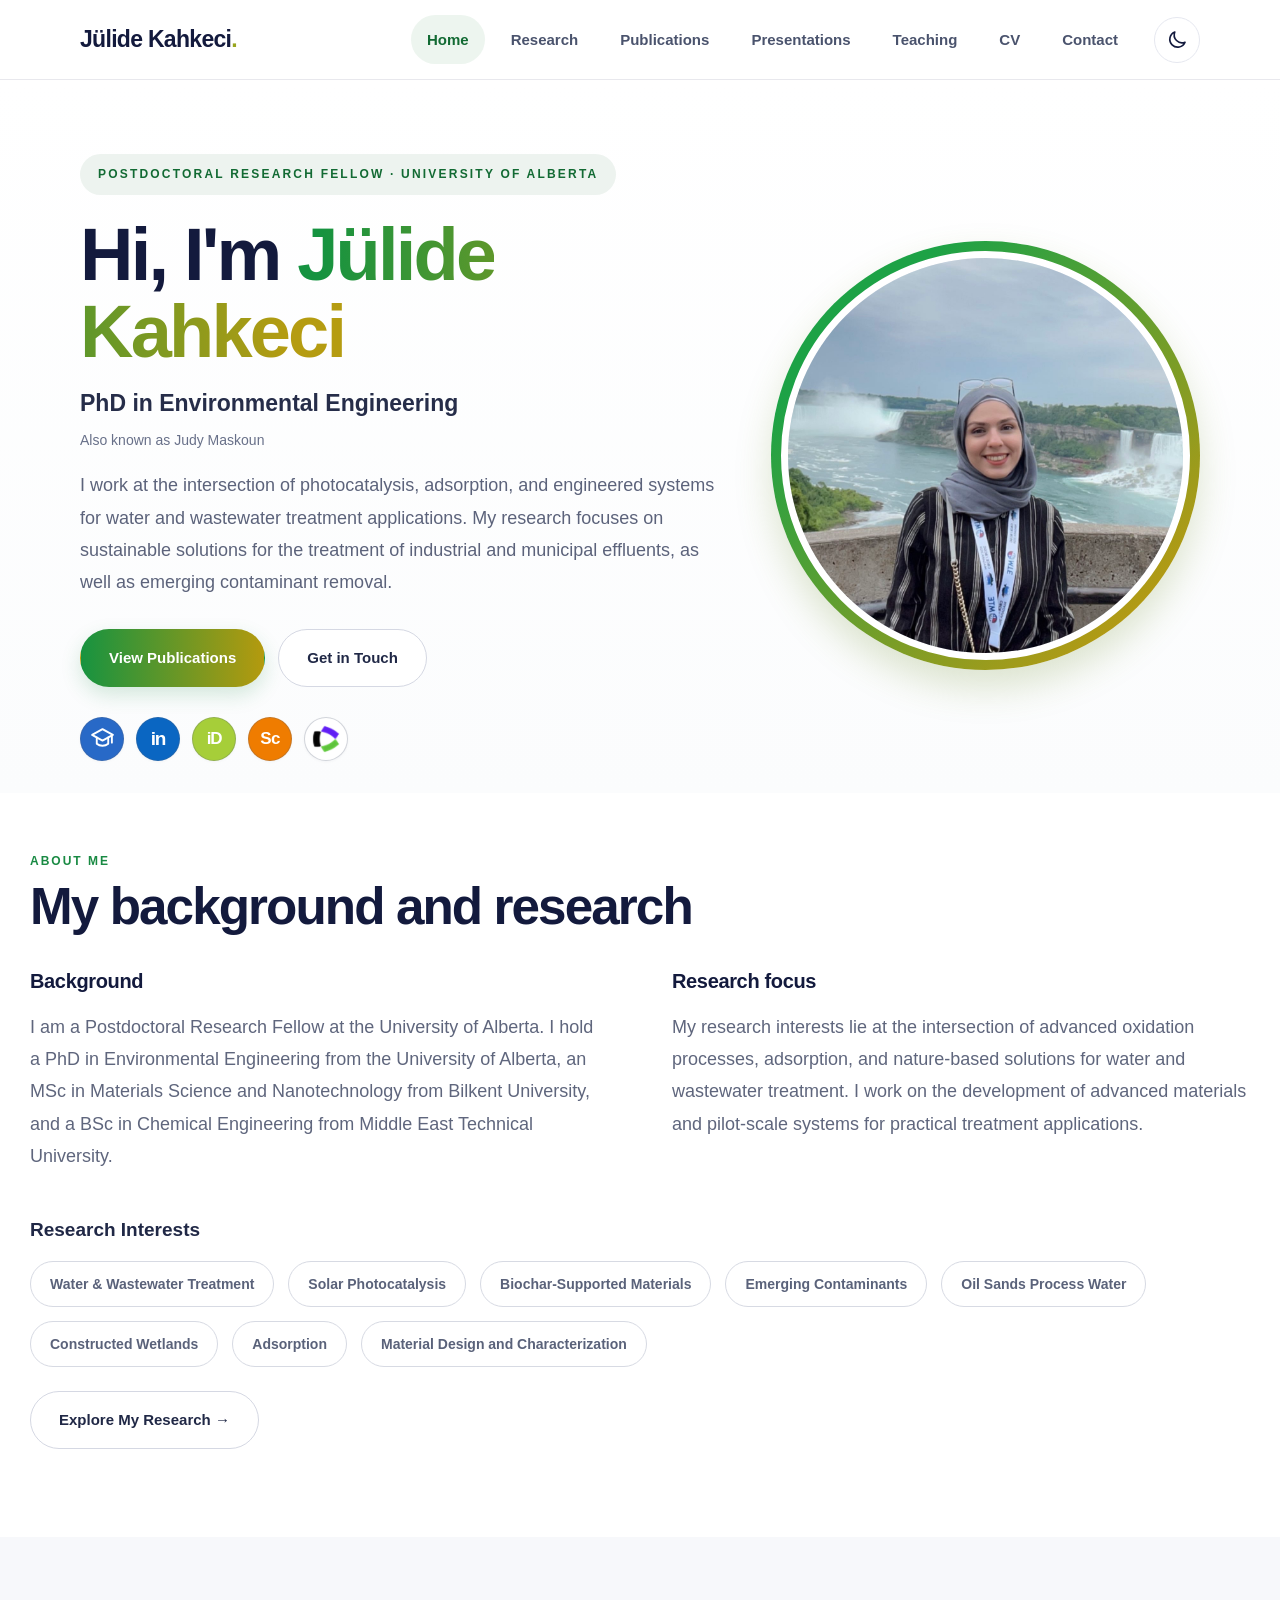
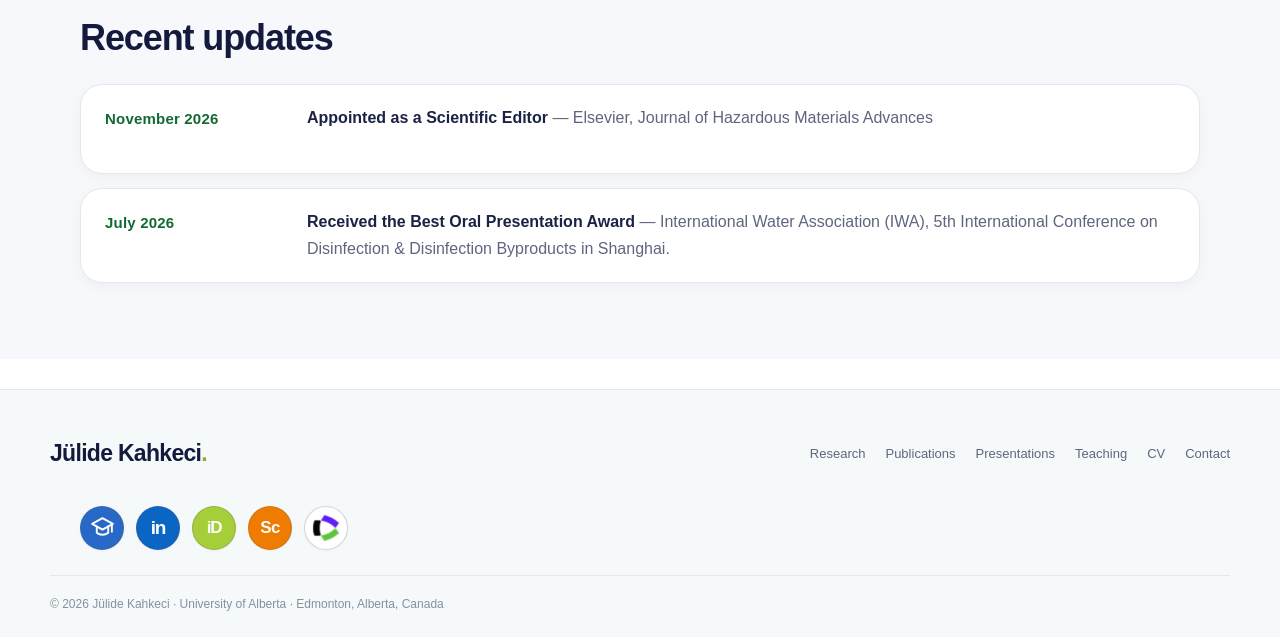
==== commit 424dd5e7: "Rename also known to index.html" ====
--- a/index.html
+++ b/index.html
@@ -1,3 +1,3 @@
 <!DOCTYPE html>
 
-<html lang="en"><head><meta charset="utf-8"/><meta content="width=device-width,initial-scale=1" name="viewport"/><meta content="Water and wastewater treatment, biochar and photocatalysis." name="description"/><meta content="#ffffff" name="theme-color"/><meta content="Home — Jülide Kahkeci" property="og:title"/><meta content="Water and wastewater treatment, biochar and photocatalysis." property="og:description"/><meta content="website" property="og:type"/><title>Home — Jülide Kahkeci</title><script>try{const p=localStorage.getItem("julide-site-theme");const dark=p==="dark"||(p!=="light"&&window.matchMedia("(prefers-color-scheme: dark)").matches);document.documentElement.dataset.theme=dark?"dark":"light"}catch(e){document.documentElement.dataset.theme="light"}</script><link href="./assets/style.css" rel="stylesheet"/><link href="./assets/site-refinements.css" rel="stylesheet"/><link href="./assets/favicon.svg" rel="icon" type="image/svg+xml"/><link href="./assets/home-research-controls.css" rel="stylesheet"/></head><body data-page="home"><a class="skip" href="#main">Skip to content</a><header class="site-header"><div class="container header-in"><a class="logo" href="./">Jülide Kahkeci<span>.</span></a><button aria-controls="site-nav" aria-expanded="false" aria-label="Toggle menu" class="menu-toggle">☰</button><nav aria-label="Main navigation" id="site-nav"><a aria-current="page" class="active" href="./">Home</a><a class="" href="./research/">Research</a><a class="" href="./publications/">Publications</a><a class="" href="./presentations/">Presentations</a><a class="" href="./teaching/">Teaching</a><a class="" href="./cv/">CV</a><a class="" href="./contact/">Contact</a></nav><button aria-label="Switch to dark mode" aria-pressed="false" class="theme-toggle" title="Switch to dark mode" type="button"><svg aria-hidden="true" class="theme-icon theme-icon-moon" fill="none" stroke="currentColor" stroke-linecap="round" stroke-linejoin="round" stroke-width="1.9" viewbox="0 0 24 24"><path d="M20.6 15.1A9 9 0 0 1 8.9 3.4a9 9 0 1 0 11.7 11.7Z"></path></svg><svg aria-hidden="true" class="theme-icon theme-icon-sun" fill="none" stroke="currentColor" stroke-linecap="round" stroke-linejoin="round" stroke-width="1.9" viewbox="0 0 24 24"><circle cx="12" cy="12" r="4"></circle><path d="M12 2v2m0 16v2M4.93 4.93l1.42 1.42m11.3 11.3 1.42 1.42M2 12h2m16 0h2M4.93 19.07l1.42-1.42m11.3-11.3 1.42-1.42"></path></svg></button></div></header><main id="main"><section class="hero hero-academic"><div class="container"><div class="hero-layout"><div class="hero-copy"><div class="eyebrow">POSTDOCTORAL RESEARCH FELLOW · UNIVERSITY OF ALBERTA</div><h1>Hi, I'm <span class="name-accent">Jülide Kahkeci</span></h1><p class="hero-title">PhD in Environmental Engineering</p><p class="alternate-name">Also known as <strong>Judy Maskoun</strong></p><p class="lead">I work at the intersection of photocatalysis, adsorption, and engineered treatment systems for water and wastewater applications. My research focuses on sustainable solutions for the treatment of industrial and municipal effluents, as well as emerging contaminant removal.</p><div class="button-row"><a class="btn gradient" href="./publications/">View Publications</a><a class="btn outline" href="./contact/">Get in Touch</a></div><div class="hero-profiles"><div aria-label="Academic profiles" class="profile-links"><div aria-label="Academic profile links" class="profile-icon-list"><a aria-label="Google Scholar" class="profile-icon profile-scholar" href="https://scholar.google.ca/citations?user=53lfFYoAAAAJ&amp;hl=en&amp;oi=ao" rel="noopener noreferrer" target="_blank" title="Google Scholar"><span aria-hidden="true" class="icon-symbol"><svg viewbox="0 0 24 24"><path d="M2 8.5 12 3l10 5.5-10 5.5z"></path><path d="M6.5 11v6c3 2.6 8 2.6 11 0v-6"></path><path d="M21 9v7"></path></svg></span></a><a aria-label="LinkedIn" class="profile-icon profile-linkedin" href="https://www.linkedin.com/in/judy-maskoun-kahkeci/" rel="noopener noreferrer" target="_blank" title="LinkedIn"><span aria-hidden="true" class="icon-symbol">in</span></a><a aria-label="ORCID" class="profile-icon profile-orcid" href="https://orcid.org/0000-0002-6575-7704" rel="noopener noreferrer" target="_blank" title="ORCID"><span aria-hidden="true" class="icon-symbol">iD</span></a><a aria-label="Scopus" class="profile-icon profile-scopus" href="https://www.scopus.com/authid/detail.uri?authorId=58640732800" rel="noopener noreferrer" target="_blank" title="Scopus"><span aria-hidden="true" class="icon-symbol">S</span></a><a aria-label="Web of Science" class="profile-icon profile-wos" href="https://www.webofscience.com/wos/author/record/3866087?state=%7B%7D" rel="noopener noreferrer" target="_blank" title="Web of Science"><span aria-hidden="true" class="icon-symbol"><img alt="" height="32" src="./assets/icons/web-of-science.png?v=20261024b" width="32"/></span></a></div></div></div></div><div class="hero-portrait-wrap"><div class="hero-portrait-ring"><div class="hero-portrait"><img alt="Portrait of Jülide Kahkeci" src="./assets/uploads/julide-profile.jpg"/></div></div></div></div><div class="stats stats-academic" hidden=""><a aria-label="View Publications" class="stat cardlike stat-link" href="./publications/"><div class="stat-num">7</div><div class="stat-label">Publications</div></a><a aria-label="View Talks &amp; Presentations" class="stat cardlike stat-link" href="./presentations/"><div class="stat-num">7</div><div class="stat-label">Talks &amp; Presentations</div></a><a aria-label="View Awards" class="stat cardlike stat-link" href="./cv/#cv-awards"><div class="stat-num">12</div><div class="stat-label">Awards</div></a></div></div></section><section class="section about-academic"><div class="container narrow"><div class="section-heading"><div class="kicker">About Me</div><h2>My background and research</h2></div><div class="about-columns body-text about-text"><div class="about-column"><h3>Background</h3><p>I am a Postdoctoral Research Fellow at the University of Alberta. I hold a PhD in Environmental Engineering from the University of Alberta, an MSc in Materials Science and Nanotechnology from Bilkent University, and a BSc in Chemical Engineering from Middle East Technical University.</p></div><div class="about-column"><h3>Research focus</h3><p>My research interests lie at the intersection of advanced oxidation processes, adsorption, and nature-based solutions for water and wastewater treatment. I work on the development of advanced materials and pilot-scale systems for practical treatment applications.</p></div></div><div class="research-interest-block"><h3>Research Interests</h3><div class="pills interest-pills"><span class="pill">Water &amp; Wastewater Treatment</span><span class="pill">Solar Photocatalysis</span><span class="pill">Biochar-Supported Materials</span><span class="pill">Emerging Contaminants</span><span class="pill">Oil Sands Process Water</span><span class="pill">Constructed Wetlands</span><span class="pill">Adsorption</span><span class="pill">Materials Characterization</span></div><a class="btn outline soft" href="./research/">Explore My Research →</a></div></div></section><section class="section alt updates-section"><div class="container"><div class="section-heading"><h2>Recent updates</h2></div><div class="updates-list"><article class="update-item"><div class="update-date">November 2026</div><div class="update-body"><div class="update-copy"><strong>Appointed as a Scientific Editor</strong> — Elsevier, Journal of Hazardous Materials Advances</div></div></article><a class="update-item clickable-card" href="https://www.iwa-network.org/events/5th-iwa-international-conference-on-disinfection-and-disinfection-by-products" rel="noopener noreferrer" target="_blank"><div class="update-date">July 2026</div><div class="update-body"><div class="update-copy"><strong>Received the Best Oral Presentation Award</strong> — International Water Association (IWA), 5th International Conference on Disinfection &amp; Disinfection Byproducts in Shanghai.</div></div></a></div></div></section></main><footer><div class="container footer-main"><a class="logo" href="./">Jülide Kahkeci<span>.</span></a><div class="footer-links"><a href="./research/">Research</a><a href="./publications/">Publications</a><a href="./presentations/">Presentations</a><a href="./teaching/">Teaching</a><a href="./cv/">CV</a><a href="./contact/">Contact</a></div></div><div class="container footer-profiles"><div aria-label="Connect &amp; discover" class="profile-links"><div aria-label="Academic profile links" class="profile-icon-list"><a aria-label="Google Scholar" class="profile-icon profile-scholar" href="https://scholar.google.ca/citations?user=53lfFYoAAAAJ&amp;hl=en&amp;oi=ao" rel="noopener noreferrer" target="_blank" title="Google Scholar"><span aria-hidden="true" class="icon-symbol"><svg viewbox="0 0 24 24"><path d="M2 8.5 12 3l10 5.5-10 5.5z"></path><path d="M6.5 11v6c3 2.6 8 2.6 11 0v-6"></path><path d="M21 9v7"></path></svg></span></a><a aria-label="LinkedIn" class="profile-icon profile-linkedin" href="https://www.linkedin.com/in/judy-maskoun-kahkeci/" rel="noopener noreferrer" target="_blank" title="LinkedIn"><span aria-hidden="true" class="icon-symbol">in</span></a><a aria-label="ORCID" class="profile-icon profile-orcid" href="https://orcid.org/0000-0002-6575-7704" rel="noopener noreferrer" target="_blank" title="ORCID"><span aria-hidden="true" class="icon-symbol">iD</span></a><a aria-label="Scopus" class="profile-icon profile-scopus" href="https://www.scopus.com/authid/detail.uri?authorId=58640732800" rel="noopener noreferrer" target="_blank" title="Scopus"><span aria-hidden="true" class="icon-symbol">S</span></a><a aria-label="Web of Science" class="profile-icon profile-wos" href="https://www.webofscience.com/wos/author/record/3866087?state=%7B%7D" rel="noopener noreferrer" target="_blank" title="Web of Science"><span aria-hidden="true" class="icon-symbol"><img alt="" height="32" src="./assets/icons/web-of-science.png?v=20261024b" width="32"/></span></a></div></div></div><div class="container footer-bottom">© 2026 Jülide Kahkeci · University of Alberta · Edmonton, Alberta, Canada</div></footer><script defer="" src="./assets/content.js"></script><script defer="" src="./assets/site.js"></script><script defer="" src="./assets/home-research-controls.js"></script></body></html>+<html lang="en"><head><meta charset="utf-8"/><meta content="width=device-width,initial-scale=1" name="viewport"/><meta content="Water and wastewater treatment, biochar and photocatalysis." name="description"/><meta content="#ffffff" name="theme-color"/><meta content="Home — Jülide Kahkeci" property="og:title"/><meta content="Water and wastewater treatment, biochar and photocatalysis." property="og:description"/><meta content="website" property="og:type"/><title>Home — Jülide Kahkeci</title><script>try{const p=localStorage.getItem("julide-site-theme");const dark=p==="dark"||(p!=="light"&&window.matchMedia("(prefers-color-scheme: dark)").matches);document.documentElement.dataset.theme=dark?"dark":"light"}catch(e){document.documentElement.dataset.theme="light"}</script><link href="./assets/style.css" rel="stylesheet"/><link href="./assets/site-refinements.css" rel="stylesheet"/><link href="./assets/favicon.svg" rel="icon" type="image/svg+xml"/><link href="./assets/home-research-controls.css" rel="stylesheet"/></head><body data-page="home"><a class="skip" href="#main">Skip to content</a><header class="site-header"><div class="container header-in"><a class="logo" href="./">Jülide Kahkeci<span>.</span></a><button aria-controls="site-nav" aria-expanded="false" aria-label="Toggle menu" class="menu-toggle">☰</button><nav aria-label="Main navigation" id="site-nav"><a aria-current="page" class="active" href="./">Home</a><a class="" href="./research/">Research</a><a class="" href="./publications/">Publications</a><a class="" href="./presentations/">Presentations</a><a class="" href="./teaching/">Teaching</a><a class="" href="./cv/">CV</a><a class="" href="./contact/">Contact</a></nav><button aria-label="Switch to dark mode" aria-pressed="false" class="theme-toggle" title="Switch to dark mode" type="button"><svg aria-hidden="true" class="theme-icon theme-icon-moon" fill="none" stroke="currentColor" stroke-linecap="round" stroke-linejoin="round" stroke-width="1.9" viewbox="0 0 24 24"><path d="M20.6 15.1A9 9 0 0 1 8.9 3.4a9 9 0 1 0 11.7 11.7Z"></path></svg><svg aria-hidden="true" class="theme-icon theme-icon-sun" fill="none" stroke="currentColor" stroke-linecap="round" stroke-linejoin="round" stroke-width="1.9" viewbox="0 0 24 24"><circle cx="12" cy="12" r="4"></circle><path d="M12 2v2m0 16v2M4.93 4.93l1.42 1.42m11.3 11.3 1.42 1.42M2 12h2m16 0h2M4.93 19.07l1.42-1.42m11.3-11.3 1.42-1.42"></path></svg></button></div></header><main id="main"><section class="hero hero-academic"><div class="container"><div class="hero-layout"><div class="hero-copy"><div class="eyebrow">POSTDOCTORAL RESEARCH FELLOW · UNIVERSITY OF ALBERTA</div><h1>Hi, I'm <span class="name-accent">Jülide Kahkeci</span></h1><p class="hero-title">PhD in Environmental Engineering</p><p class="alternate-name"><strong>(Judy Maskoun)</strong></p><p class="lead">I work at the intersection of photocatalysis, adsorption, and engineered treatment systems for water and wastewater applications. My research focuses on sustainable solutions for the treatment of industrial and municipal effluents, as well as emerging contaminant removal.</p><div class="button-row"><a class="btn gradient" href="./publications/">View Publications</a><a class="btn outline" href="./contact/">Get in Touch</a></div><div class="hero-profiles"><div aria-label="Academic profiles" class="profile-links"><div aria-label="Academic profile links" class="profile-icon-list"><a aria-label="Google Scholar" class="profile-icon profile-scholar" href="https://scholar.google.ca/citations?user=53lfFYoAAAAJ&amp;hl=en&amp;oi=ao" rel="noopener noreferrer" target="_blank" title="Google Scholar"><span aria-hidden="true" class="icon-symbol"><svg viewbox="0 0 24 24"><path d="M2 8.5 12 3l10 5.5-10 5.5z"></path><path d="M6.5 11v6c3 2.6 8 2.6 11 0v-6"></path><path d="M21 9v7"></path></svg></span></a><a aria-label="LinkedIn" class="profile-icon profile-linkedin" href="https://www.linkedin.com/in/judy-maskoun-kahkeci/" rel="noopener noreferrer" target="_blank" title="LinkedIn"><span aria-hidden="true" class="icon-symbol">in</span></a><a aria-label="ORCID" class="profile-icon profile-orcid" href="https://orcid.org/0000-0002-6575-7704" rel="noopener noreferrer" target="_blank" title="ORCID"><span aria-hidden="true" class="icon-symbol">iD</span></a><a aria-label="Scopus" class="profile-icon profile-scopus" href="https://www.scopus.com/authid/detail.uri?authorId=58640732800" rel="noopener noreferrer" target="_blank" title="Scopus"><span aria-hidden="true" class="icon-symbol">S</span></a><a aria-label="Web of Science" class="profile-icon profile-wos" href="https://www.webofscience.com/wos/author/record/3866087?state=%7B%7D" rel="noopener noreferrer" target="_blank" title="Web of Science"><span aria-hidden="true" class="icon-symbol"><img alt="" height="32" src="./assets/icons/web-of-science.png?v=20261024b" width="32"/></span></a></div></div></div></div><div class="hero-portrait-wrap"><div class="hero-portrait-ring"><div class="hero-portrait"><img alt="Portrait of Jülide Kahkeci" src="./assets/uploads/julide-profile.jpg"/></div></div></div></div><div class="stats stats-academic" hidden=""><a aria-label="View Publications" class="stat cardlike stat-link" href="./publications/"><div class="stat-num">7</div><div class="stat-label">Publications</div></a><a aria-label="View Talks &amp; Presentations" class="stat cardlike stat-link" href="./presentations/"><div class="stat-num">7</div><div class="stat-label">Talks &amp; Presentations</div></a><a aria-label="View Awards" class="stat cardlike stat-link" href="./cv/#cv-awards"><div class="stat-num">12</div><div class="stat-label">Awards</div></a></div></div></section><section class="section about-academic"><div class="container narrow"><div class="section-heading"><div class="kicker">About Me</div><h2>My background and research</h2></div><div class="about-columns body-text about-text"><div class="about-column"><h3>Background</h3><p>I am a Postdoctoral Research Fellow at the University of Alberta. I hold a PhD in Environmental Engineering from the University of Alberta, an MSc in Materials Science and Nanotechnology from Bilkent University, and a BSc in Chemical Engineering from Middle East Technical University.</p></div><div class="about-column"><h3>Research focus</h3><p>My research interests lie at the intersection of advanced oxidation processes, adsorption, and nature-based solutions for water and wastewater treatment. I work on the development of advanced materials and pilot-scale systems for practical treatment applications.</p></div></div><div class="research-interest-block"><h3>Research Interests</h3><div class="pills interest-pills"><span class="pill">Water &amp; Wastewater Treatment</span><span class="pill">Solar Photocatalysis</span><span class="pill">Biochar-Supported Materials</span><span class="pill">Emerging Contaminants</span><span class="pill">Oil Sands Process Water</span><span class="pill">Constructed Wetlands</span><span class="pill">Adsorption</span><span class="pill">Materials Characterization</span></div><a class="btn outline soft" href="./research/">Explore My Research →</a></div></div></section><section class="section alt updates-section"><div class="container"><div class="section-heading"><h2>Recent updates</h2></div><div class="updates-list"><article class="update-item"><div class="update-date">November 2026</div><div class="update-body"><div class="update-copy"><strong>Appointed as a Scientific Editor</strong> — Elsevier, Journal of Hazardous Materials Advances</div></div></article><a class="update-item clickable-card" href="https://www.iwa-network.org/events/5th-iwa-international-conference-on-disinfection-and-disinfection-by-products" rel="noopener noreferrer" target="_blank"><div class="update-date">July 2026</div><div class="update-body"><div class="update-copy"><strong>Received the Best Oral Presentation Award</strong> — International Water Association (IWA), 5th International Conference on Disinfection &amp; Disinfection Byproducts in Shanghai.</div></div></a></div></div></section></main><footer><div class="container footer-main"><a class="logo" href="./">Jülide Kahkeci<span>.</span></a><div class="footer-links"><a href="./research/">Research</a><a href="./publications/">Publications</a><a href="./presentations/">Presentations</a><a href="./teaching/">Teaching</a><a href="./cv/">CV</a><a href="./contact/">Contact</a></div></div><div class="container footer-profiles"><div aria-label="Connect &amp; discover" class="profile-links"><div aria-label="Academic profile links" class="profile-icon-list"><a aria-label="Google Scholar" class="profile-icon profile-scholar" href="https://scholar.google.ca/citations?user=53lfFYoAAAAJ&amp;hl=en&amp;oi=ao" rel="noopener noreferrer" target="_blank" title="Google Scholar"><span aria-hidden="true" class="icon-symbol"><svg viewbox="0 0 24 24"><path d="M2 8.5 12 3l10 5.5-10 5.5z"></path><path d="M6.5 11v6c3 2.6 8 2.6 11 0v-6"></path><path d="M21 9v7"></path></svg></span></a><a aria-label="LinkedIn" class="profile-icon profile-linkedin" href="https://www.linkedin.com/in/judy-maskoun-kahkeci/" rel="noopener noreferrer" target="_blank" title="LinkedIn"><span aria-hidden="true" class="icon-symbol">in</span></a><a aria-label="ORCID" class="profile-icon profile-orcid" href="https://orcid.org/0000-0002-6575-7704" rel="noopener noreferrer" target="_blank" title="ORCID"><span aria-hidden="true" class="icon-symbol">iD</span></a><a aria-label="Scopus" class="profile-icon profile-scopus" href="https://www.scopus.com/authid/detail.uri?authorId=58640732800" rel="noopener noreferrer" target="_blank" title="Scopus"><span aria-hidden="true" class="icon-symbol">S</span></a><a aria-label="Web of Science" class="profile-icon profile-wos" href="https://www.webofscience.com/wos/author/record/3866087?state=%7B%7D" rel="noopener noreferrer" target="_blank" title="Web of Science"><span aria-hidden="true" class="icon-symbol"><img alt="" height="32" src="./assets/icons/web-of-science.png?v=20261024b" width="32"/></span></a></div></div></div><div class="container footer-bottom">© 2026 Jülide Kahkeci · University of Alberta · Edmonton, Alberta, Canada</div></footer><script defer="" src="./assets/content.js"></script><script defer="" src="./assets/site.js"></script><script defer="" src="./assets/home-research-controls.js"></script></body></html>
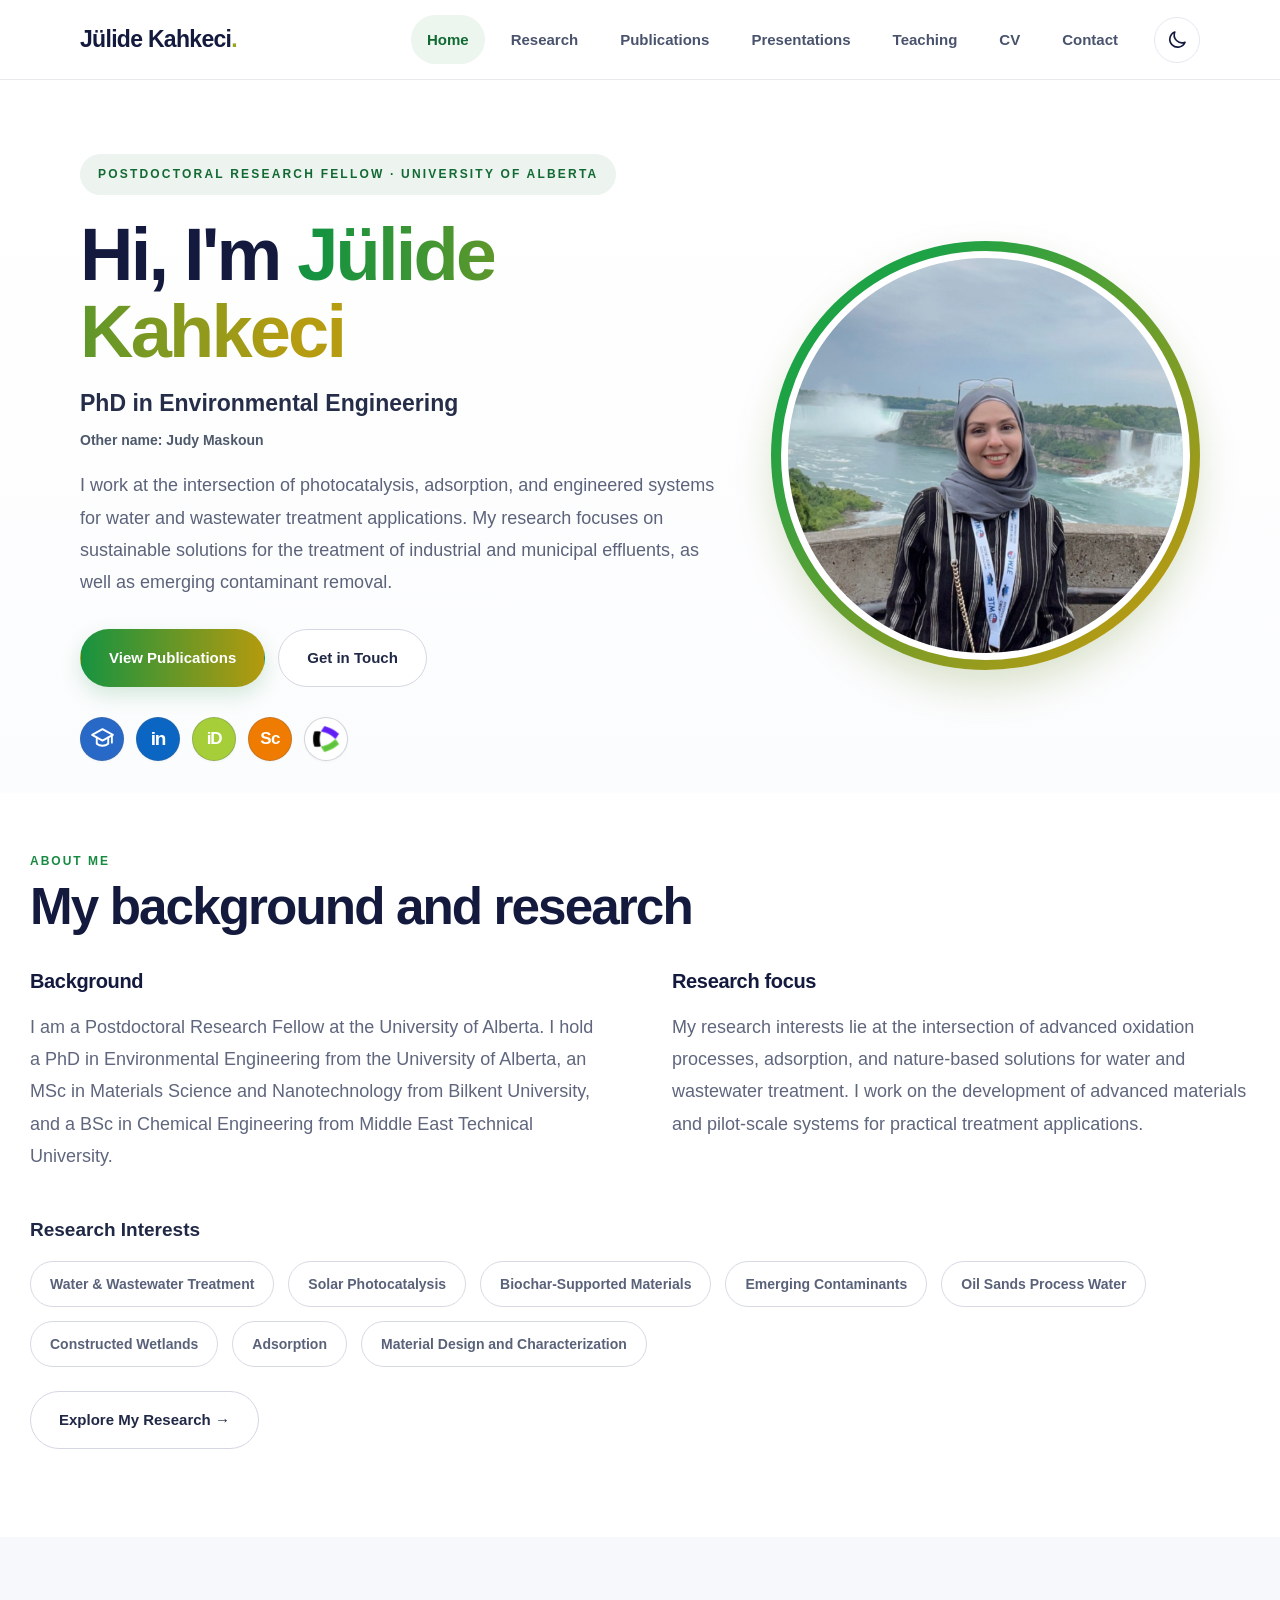
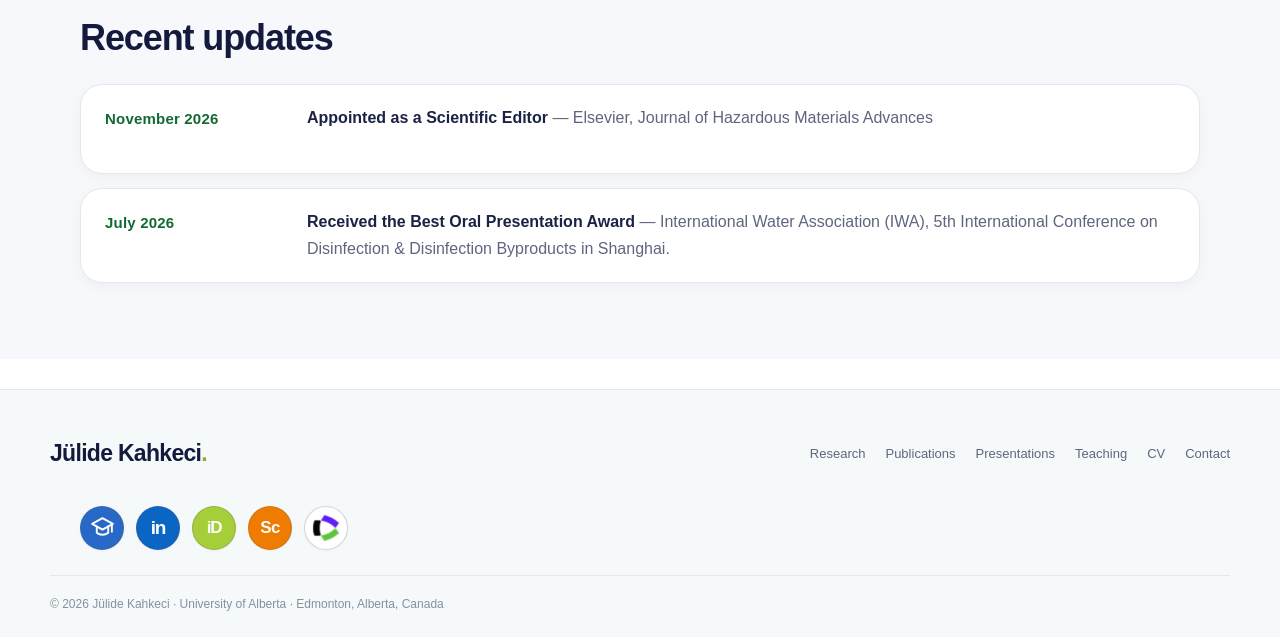
==== commit c21024a2: "Update index.html" ====
--- a/index.html
+++ b/index.html
@@ -1,3 +1,3 @@
 <!DOCTYPE html>
 
-<html lang="en"><head><meta charset="utf-8"/><meta content="width=device-width,initial-scale=1" name="viewport"/><meta content="Water and wastewater treatment, biochar and photocatalysis." name="description"/><meta content="#ffffff" name="theme-color"/><meta content="Home — Jülide Kahkeci" property="og:title"/><meta content="Water and wastewater treatment, biochar and photocatalysis." property="og:description"/><meta content="website" property="og:type"/><title>Home — Jülide Kahkeci</title><script>try{const p=localStorage.getItem("julide-site-theme");const dark=p==="dark"||(p!=="light"&&window.matchMedia("(prefers-color-scheme: dark)").matches);document.documentElement.dataset.theme=dark?"dark":"light"}catch(e){document.documentElement.dataset.theme="light"}</script><link href="./assets/style.css" rel="stylesheet"/><link href="./assets/site-refinements.css" rel="stylesheet"/><link href="./assets/favicon.svg" rel="icon" type="image/svg+xml"/><link href="./assets/home-research-controls.css" rel="stylesheet"/></head><body data-page="home"><a class="skip" href="#main">Skip to content</a><header class="site-header"><div class="container header-in"><a class="logo" href="./">Jülide Kahkeci<span>.</span></a><button aria-controls="site-nav" aria-expanded="false" aria-label="Toggle menu" class="menu-toggle">☰</button><nav aria-label="Main navigation" id="site-nav"><a aria-current="page" class="active" href="./">Home</a><a class="" href="./research/">Research</a><a class="" href="./publications/">Publications</a><a class="" href="./presentations/">Presentations</a><a class="" href="./teaching/">Teaching</a><a class="" href="./cv/">CV</a><a class="" href="./contact/">Contact</a></nav><button aria-label="Switch to dark mode" aria-pressed="false" class="theme-toggle" title="Switch to dark mode" type="button"><svg aria-hidden="true" class="theme-icon theme-icon-moon" fill="none" stroke="currentColor" stroke-linecap="round" stroke-linejoin="round" stroke-width="1.9" viewbox="0 0 24 24"><path d="M20.6 15.1A9 9 0 0 1 8.9 3.4a9 9 0 1 0 11.7 11.7Z"></path></svg><svg aria-hidden="true" class="theme-icon theme-icon-sun" fill="none" stroke="currentColor" stroke-linecap="round" stroke-linejoin="round" stroke-width="1.9" viewbox="0 0 24 24"><circle cx="12" cy="12" r="4"></circle><path d="M12 2v2m0 16v2M4.93 4.93l1.42 1.42m11.3 11.3 1.42 1.42M2 12h2m16 0h2M4.93 19.07l1.42-1.42m11.3-11.3 1.42-1.42"></path></svg></button></div></header><main id="main"><section class="hero hero-academic"><div class="container"><div class="hero-layout"><div class="hero-copy"><div class="eyebrow">POSTDOCTORAL RESEARCH FELLOW · UNIVERSITY OF ALBERTA</div><h1>Hi, I'm <span class="name-accent">Jülide Kahkeci</span></h1><p class="hero-title">PhD in Environmental Engineering</p><p class="alternate-name"><strong>(Judy Maskoun)</strong></p><p class="lead">I work at the intersection of photocatalysis, adsorption, and engineered treatment systems for water and wastewater applications. My research focuses on sustainable solutions for the treatment of industrial and municipal effluents, as well as emerging contaminant removal.</p><div class="button-row"><a class="btn gradient" href="./publications/">View Publications</a><a class="btn outline" href="./contact/">Get in Touch</a></div><div class="hero-profiles"><div aria-label="Academic profiles" class="profile-links"><div aria-label="Academic profile links" class="profile-icon-list"><a aria-label="Google Scholar" class="profile-icon profile-scholar" href="https://scholar.google.ca/citations?user=53lfFYoAAAAJ&amp;hl=en&amp;oi=ao" rel="noopener noreferrer" target="_blank" title="Google Scholar"><span aria-hidden="true" class="icon-symbol"><svg viewbox="0 0 24 24"><path d="M2 8.5 12 3l10 5.5-10 5.5z"></path><path d="M6.5 11v6c3 2.6 8 2.6 11 0v-6"></path><path d="M21 9v7"></path></svg></span></a><a aria-label="LinkedIn" class="profile-icon profile-linkedin" href="https://www.linkedin.com/in/judy-maskoun-kahkeci/" rel="noopener noreferrer" target="_blank" title="LinkedIn"><span aria-hidden="true" class="icon-symbol">in</span></a><a aria-label="ORCID" class="profile-icon profile-orcid" href="https://orcid.org/0000-0002-6575-7704" rel="noopener noreferrer" target="_blank" title="ORCID"><span aria-hidden="true" class="icon-symbol">iD</span></a><a aria-label="Scopus" class="profile-icon profile-scopus" href="https://www.scopus.com/authid/detail.uri?authorId=58640732800" rel="noopener noreferrer" target="_blank" title="Scopus"><span aria-hidden="true" class="icon-symbol">S</span></a><a aria-label="Web of Science" class="profile-icon profile-wos" href="https://www.webofscience.com/wos/author/record/3866087?state=%7B%7D" rel="noopener noreferrer" target="_blank" title="Web of Science"><span aria-hidden="true" class="icon-symbol"><img alt="" height="32" src="./assets/icons/web-of-science.png?v=20261024b" width="32"/></span></a></div></div></div></div><div class="hero-portrait-wrap"><div class="hero-portrait-ring"><div class="hero-portrait"><img alt="Portrait of Jülide Kahkeci" src="./assets/uploads/julide-profile.jpg"/></div></div></div></div><div class="stats stats-academic" hidden=""><a aria-label="View Publications" class="stat cardlike stat-link" href="./publications/"><div class="stat-num">7</div><div class="stat-label">Publications</div></a><a aria-label="View Talks &amp; Presentations" class="stat cardlike stat-link" href="./presentations/"><div class="stat-num">7</div><div class="stat-label">Talks &amp; Presentations</div></a><a aria-label="View Awards" class="stat cardlike stat-link" href="./cv/#cv-awards"><div class="stat-num">12</div><div class="stat-label">Awards</div></a></div></div></section><section class="section about-academic"><div class="container narrow"><div class="section-heading"><div class="kicker">About Me</div><h2>My background and research</h2></div><div class="about-columns body-text about-text"><div class="about-column"><h3>Background</h3><p>I am a Postdoctoral Research Fellow at the University of Alberta. I hold a PhD in Environmental Engineering from the University of Alberta, an MSc in Materials Science and Nanotechnology from Bilkent University, and a BSc in Chemical Engineering from Middle East Technical University.</p></div><div class="about-column"><h3>Research focus</h3><p>My research interests lie at the intersection of advanced oxidation processes, adsorption, and nature-based solutions for water and wastewater treatment. I work on the development of advanced materials and pilot-scale systems for practical treatment applications.</p></div></div><div class="research-interest-block"><h3>Research Interests</h3><div class="pills interest-pills"><span class="pill">Water &amp; Wastewater Treatment</span><span class="pill">Solar Photocatalysis</span><span class="pill">Biochar-Supported Materials</span><span class="pill">Emerging Contaminants</span><span class="pill">Oil Sands Process Water</span><span class="pill">Constructed Wetlands</span><span class="pill">Adsorption</span><span class="pill">Materials Characterization</span></div><a class="btn outline soft" href="./research/">Explore My Research →</a></div></div></section><section class="section alt updates-section"><div class="container"><div class="section-heading"><h2>Recent updates</h2></div><div class="updates-list"><article class="update-item"><div class="update-date">November 2026</div><div class="update-body"><div class="update-copy"><strong>Appointed as a Scientific Editor</strong> — Elsevier, Journal of Hazardous Materials Advances</div></div></article><a class="update-item clickable-card" href="https://www.iwa-network.org/events/5th-iwa-international-conference-on-disinfection-and-disinfection-by-products" rel="noopener noreferrer" target="_blank"><div class="update-date">July 2026</div><div class="update-body"><div class="update-copy"><strong>Received the Best Oral Presentation Award</strong> — International Water Association (IWA), 5th International Conference on Disinfection &amp; Disinfection Byproducts in Shanghai.</div></div></a></div></div></section></main><footer><div class="container footer-main"><a class="logo" href="./">Jülide Kahkeci<span>.</span></a><div class="footer-links"><a href="./research/">Research</a><a href="./publications/">Publications</a><a href="./presentations/">Presentations</a><a href="./teaching/">Teaching</a><a href="./cv/">CV</a><a href="./contact/">Contact</a></div></div><div class="container footer-profiles"><div aria-label="Connect &amp; discover" class="profile-links"><div aria-label="Academic profile links" class="profile-icon-list"><a aria-label="Google Scholar" class="profile-icon profile-scholar" href="https://scholar.google.ca/citations?user=53lfFYoAAAAJ&amp;hl=en&amp;oi=ao" rel="noopener noreferrer" target="_blank" title="Google Scholar"><span aria-hidden="true" class="icon-symbol"><svg viewbox="0 0 24 24"><path d="M2 8.5 12 3l10 5.5-10 5.5z"></path><path d="M6.5 11v6c3 2.6 8 2.6 11 0v-6"></path><path d="M21 9v7"></path></svg></span></a><a aria-label="LinkedIn" class="profile-icon profile-linkedin" href="https://www.linkedin.com/in/judy-maskoun-kahkeci/" rel="noopener noreferrer" target="_blank" title="LinkedIn"><span aria-hidden="true" class="icon-symbol">in</span></a><a aria-label="ORCID" class="profile-icon profile-orcid" href="https://orcid.org/0000-0002-6575-7704" rel="noopener noreferrer" target="_blank" title="ORCID"><span aria-hidden="true" class="icon-symbol">iD</span></a><a aria-label="Scopus" class="profile-icon profile-scopus" href="https://www.scopus.com/authid/detail.uri?authorId=58640732800" rel="noopener noreferrer" target="_blank" title="Scopus"><span aria-hidden="true" class="icon-symbol">S</span></a><a aria-label="Web of Science" class="profile-icon profile-wos" href="https://www.webofscience.com/wos/author/record/3866087?state=%7B%7D" rel="noopener noreferrer" target="_blank" title="Web of Science"><span aria-hidden="true" class="icon-symbol"><img alt="" height="32" src="./assets/icons/web-of-science.png?v=20261024b" width="32"/></span></a></div></div></div><div class="container footer-bottom">© 2026 Jülide Kahkeci · University of Alberta · Edmonton, Alberta, Canada</div></footer><script defer="" src="./assets/content.js"></script><script defer="" src="./assets/site.js"></script><script defer="" src="./assets/home-research-controls.js"></script></body></html>
+<html lang="en"><head><meta charset="utf-8"/><meta content="width=device-width,initial-scale=1" name="viewport"/><meta content="Water and wastewater treatment, biochar and photocatalysis." name="description"/><meta content="#ffffff" name="theme-color"/><meta content="Home — Jülide Kahkeci" property="og:title"/><meta content="Water and wastewater treatment, biochar and photocatalysis." property="og:description"/><meta content="website" property="og:type"/><title>Home — Jülide Kahkeci</title><script>try{const p=localStorage.getItem("julide-site-theme");const dark=p==="dark"||(p!=="light"&&window.matchMedia("(prefers-color-scheme: dark)").matches);document.documentElement.dataset.theme=dark?"dark":"light"}catch(e){document.documentElement.dataset.theme="light"}</script><link href="./assets/style.css" rel="stylesheet"/><link href="./assets/site-refinements.css" rel="stylesheet"/><link href="./assets/favicon.svg" rel="icon" type="image/svg+xml"/><link href="./assets/home-research-controls.css" rel="stylesheet"/></head><body data-page="home"><a class="skip" href="#main">Skip to content</a><header class="site-header"><div class="container header-in"><a class="logo" href="./">Jülide Kahkeci<span>.</span></a><button aria-controls="site-nav" aria-expanded="false" aria-label="Toggle menu" class="menu-toggle">☰</button><nav aria-label="Main navigation" id="site-nav"><a aria-current="page" class="active" href="./">Home</a><a class="" href="./research/">Research</a><a class="" href="./publications/">Publications</a><a class="" href="./presentations/">Presentations</a><a class="" href="./teaching/">Teaching</a><a class="" href="./cv/">CV</a><a class="" href="./contact/">Contact</a></nav><button aria-label="Switch to dark mode" aria-pressed="false" class="theme-toggle" title="Switch to dark mode" type="button"><svg aria-hidden="true" class="theme-icon theme-icon-moon" fill="none" stroke="currentColor" stroke-linecap="round" stroke-linejoin="round" stroke-width="1.9" viewbox="0 0 24 24"><path d="M20.6 15.1A9 9 0 0 1 8.9 3.4a9 9 0 1 0 11.7 11.7Z"></path></svg><svg aria-hidden="true" class="theme-icon theme-icon-sun" fill="none" stroke="currentColor" stroke-linecap="round" stroke-linejoin="round" stroke-width="1.9" viewbox="0 0 24 24"><circle cx="12" cy="12" r="4"></circle><path d="M12 2v2m0 16v2M4.93 4.93l1.42 1.42m11.3 11.3 1.42 1.42M2 12h2m16 0h2M4.93 19.07l1.42-1.42m11.3-11.3 1.42-1.42"></path></svg></button></div></header><main id="main"><section class="hero hero-academic"><div class="container"><div class="hero-layout"><div class="hero-copy"><div class="eyebrow">POSTDOCTORAL RESEARCH FELLOW · UNIVERSITY OF ALBERTA</div><h1>Hi, I'm <span class="name-accent">Jülide Kahkeci</span></h1><p class="hero-title">PhD in Environmental Engineering</p><p class="alternate-name"><strong>Other name: Judy Maskoun</strong></p><p class="lead">I work at the intersection of photocatalysis, adsorption, and engineered treatment systems for water and wastewater applications. My research focuses on sustainable solutions for the treatment of industrial and municipal effluents, as well as emerging contaminant removal.</p><div class="button-row"><a class="btn gradient" href="./publications/">View Publications</a><a class="btn outline" href="./contact/">Get in Touch</a></div><div class="hero-profiles"><div aria-label="Academic profiles" class="profile-links"><div aria-label="Academic profile links" class="profile-icon-list"><a aria-label="Google Scholar" class="profile-icon profile-scholar" href="https://scholar.google.ca/citations?user=53lfFYoAAAAJ&amp;hl=en&amp;oi=ao" rel="noopener noreferrer" target="_blank" title="Google Scholar"><span aria-hidden="true" class="icon-symbol"><svg viewbox="0 0 24 24"><path d="M2 8.5 12 3l10 5.5-10 5.5z"></path><path d="M6.5 11v6c3 2.6 8 2.6 11 0v-6"></path><path d="M21 9v7"></path></svg></span></a><a aria-label="LinkedIn" class="profile-icon profile-linkedin" href="https://www.linkedin.com/in/judy-maskoun-kahkeci/" rel="noopener noreferrer" target="_blank" title="LinkedIn"><span aria-hidden="true" class="icon-symbol">in</span></a><a aria-label="ORCID" class="profile-icon profile-orcid" href="https://orcid.org/0000-0002-6575-7704" rel="noopener noreferrer" target="_blank" title="ORCID"><span aria-hidden="true" class="icon-symbol">iD</span></a><a aria-label="Scopus" class="profile-icon profile-scopus" href="https://www.scopus.com/authid/detail.uri?authorId=58640732800" rel="noopener noreferrer" target="_blank" title="Scopus"><span aria-hidden="true" class="icon-symbol">S</span></a><a aria-label="Web of Science" class="profile-icon profile-wos" href="https://www.webofscience.com/wos/author/record/3866087?state=%7B%7D" rel="noopener noreferrer" target="_blank" title="Web of Science"><span aria-hidden="true" class="icon-symbol"><img alt="" height="32" src="./assets/icons/web-of-science.png?v=20261024b" width="32"/></span></a></div></div></div></div><div class="hero-portrait-wrap"><div class="hero-portrait-ring"><div class="hero-portrait"><img alt="Portrait of Jülide Kahkeci" src="./assets/uploads/julide-profile.jpg"/></div></div></div></div><div class="stats stats-academic" hidden=""><a aria-label="View Publications" class="stat cardlike stat-link" href="./publications/"><div class="stat-num">7</div><div class="stat-label">Publications</div></a><a aria-label="View Talks &amp; Presentations" class="stat cardlike stat-link" href="./presentations/"><div class="stat-num">7</div><div class="stat-label">Talks &amp; Presentations</div></a><a aria-label="View Awards" class="stat cardlike stat-link" href="./cv/#cv-awards"><div class="stat-num">12</div><div class="stat-label">Awards</div></a></div></div></section><section class="section about-academic"><div class="container narrow"><div class="section-heading"><div class="kicker">About Me</div><h2>My background and research</h2></div><div class="about-columns body-text about-text"><div class="about-column"><h3>Background</h3><p>I am a Postdoctoral Research Fellow at the University of Alberta. I hold a PhD in Environmental Engineering from the University of Alberta, an MSc in Materials Science and Nanotechnology from Bilkent University, and a BSc in Chemical Engineering from Middle East Technical University.</p></div><div class="about-column"><h3>Research focus</h3><p>My research interests lie at the intersection of advanced oxidation processes, adsorption, and nature-based solutions for water and wastewater treatment. I work on the development of advanced materials and pilot-scale systems for practical treatment applications.</p></div></div><div class="research-interest-block"><h3>Research Interests</h3><div class="pills interest-pills"><span class="pill">Water &amp; Wastewater Treatment</span><span class="pill">Solar Photocatalysis</span><span class="pill">Biochar-Supported Materials</span><span class="pill">Emerging Contaminants</span><span class="pill">Oil Sands Process Water</span><span class="pill">Constructed Wetlands</span><span class="pill">Adsorption</span><span class="pill">Materials Characterization</span></div><a class="btn outline soft" href="./research/">Explore My Research →</a></div></div></section><section class="section alt updates-section"><div class="container"><div class="section-heading"><h2>Recent updates</h2></div><div class="updates-list"><article class="update-item"><div class="update-date">November 2026</div><div class="update-body"><div class="update-copy"><strong>Appointed as a Scientific Editor</strong> — Elsevier, Journal of Hazardous Materials Advances</div></div></article><a class="update-item clickable-card" href="https://www.iwa-network.org/events/5th-iwa-international-conference-on-disinfection-and-disinfection-by-products" rel="noopener noreferrer" target="_blank"><div class="update-date">July 2026</div><div class="update-body"><div class="update-copy"><strong>Received the Best Oral Presentation Award</strong> — International Water Association (IWA), 5th International Conference on Disinfection &amp; Disinfection Byproducts in Shanghai.</div></div></a></div></div></section></main><footer><div class="container footer-main"><a class="logo" href="./">Jülide Kahkeci<span>.</span></a><div class="footer-links"><a href="./research/">Research</a><a href="./publications/">Publications</a><a href="./presentations/">Presentations</a><a href="./teaching/">Teaching</a><a href="./cv/">CV</a><a href="./contact/">Contact</a></div></div><div class="container footer-profiles"><div aria-label="Connect &amp; discover" class="profile-links"><div aria-label="Academic profile links" class="profile-icon-list"><a aria-label="Google Scholar" class="profile-icon profile-scholar" href="https://scholar.google.ca/citations?user=53lfFYoAAAAJ&amp;hl=en&amp;oi=ao" rel="noopener noreferrer" target="_blank" title="Google Scholar"><span aria-hidden="true" class="icon-symbol"><svg viewbox="0 0 24 24"><path d="M2 8.5 12 3l10 5.5-10 5.5z"></path><path d="M6.5 11v6c3 2.6 8 2.6 11 0v-6"></path><path d="M21 9v7"></path></svg></span></a><a aria-label="LinkedIn" class="profile-icon profile-linkedin" href="https://www.linkedin.com/in/judy-maskoun-kahkeci/" rel="noopener noreferrer" target="_blank" title="LinkedIn"><span aria-hidden="true" class="icon-symbol">in</span></a><a aria-label="ORCID" class="profile-icon profile-orcid" href="https://orcid.org/0000-0002-6575-7704" rel="noopener noreferrer" target="_blank" title="ORCID"><span aria-hidden="true" class="icon-symbol">iD</span></a><a aria-label="Scopus" class="profile-icon profile-scopus" href="https://www.scopus.com/authid/detail.uri?authorId=58640732800" rel="noopener noreferrer" target="_blank" title="Scopus"><span aria-hidden="true" class="icon-symbol">S</span></a><a aria-label="Web of Science" class="profile-icon profile-wos" href="https://www.webofscience.com/wos/author/record/3866087?state=%7B%7D" rel="noopener noreferrer" target="_blank" title="Web of Science"><span aria-hidden="true" class="icon-symbol"><img alt="" height="32" src="./assets/icons/web-of-science.png?v=20261024b" width="32"/></span></a></div></div></div><div class="container footer-bottom">© 2026 Jülide Kahkeci · University of Alberta · Edmonton, Alberta, Canada</div></footer><script defer="" src="./assets/content.js"></script><script defer="" src="./assets/site.js"></script><script defer="" src="./assets/home-research-controls.js"></script></body></html>
